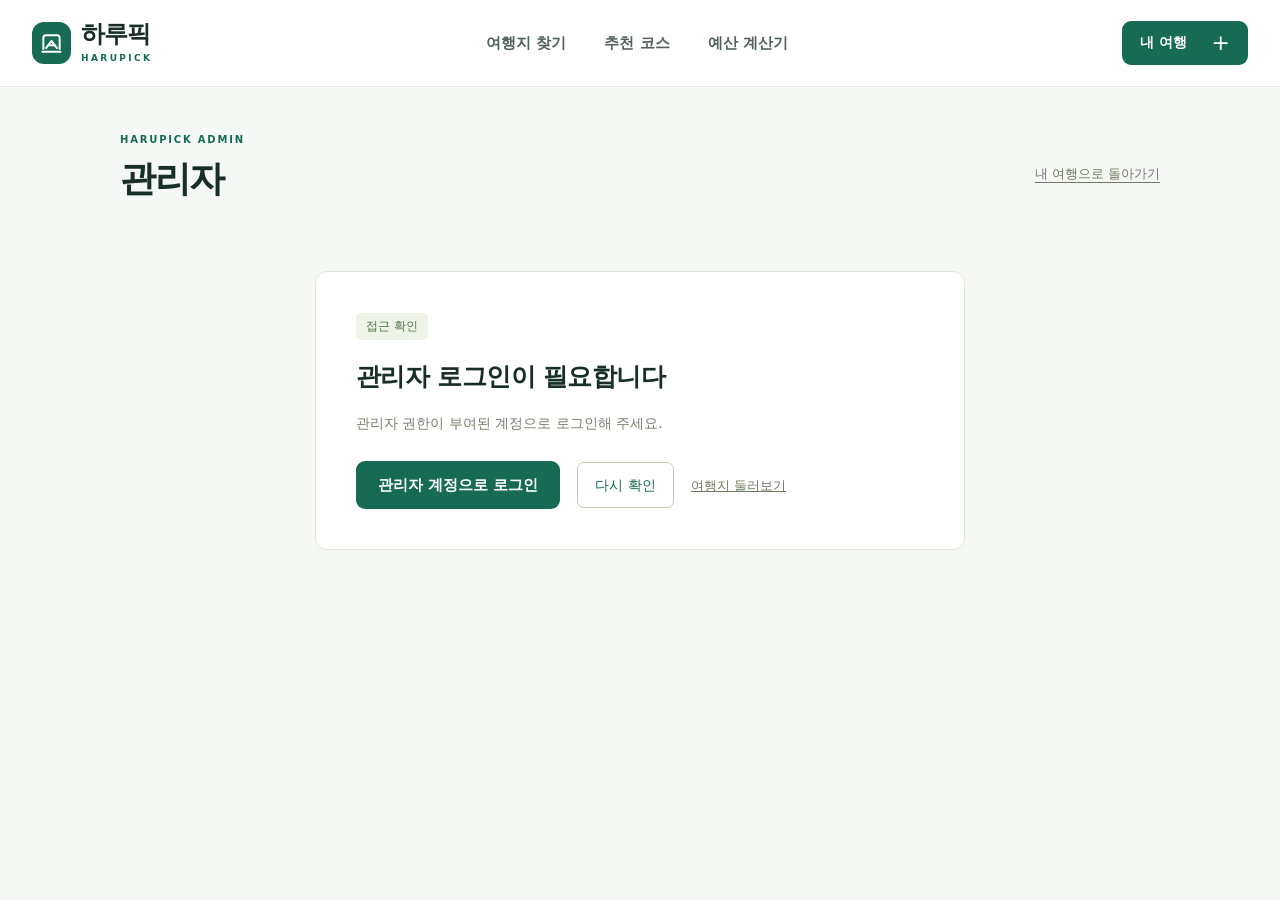
==== admin.html @ 967a4ced "Add account trip storage and administrator trip management" ====
<!doctype html><html lang="ko"><head><meta charset="utf-8"><meta name="viewport" content="width=device-width, initial-scale=1"><meta name="robots" content="noindex,nofollow"><meta name="referrer" content="no-referrer"><title>관리자 | 여행 하루픽</title><link rel="icon" href="./favicon.svg" type="image/svg+xml"><link rel="stylesheet" href="./ui.css"><link rel="stylesheet" href="./admin.css"><script type="module" src="./admin.js"></script><link rel="stylesheet" href="./trip-cloud.css"></head><body class="admin-page"><header class="site-header"><div class="header-inner"><a class="brand" href="./index.html" aria-label="여행 하루픽 홈"><span class="brand-mark"><svg viewBox="0 0 32 32" fill="none" aria-hidden="true"><path d="M7 23V10a3 3 0 0 1 3-3h12a3 3 0 0 1 3 3v13" stroke="currentColor" stroke-width="2.2"/><path d="m10 21 6-8 6 8M12 18h8M6 25h20" stroke="currentColor" stroke-width="2.2" stroke-linecap="round" stroke-linejoin="round"/></svg></span><span class="brand-word">하루픽<small>HARUPICK</small></span></a><nav class="main-nav" aria-label="주 메뉴"><a href="./index.html#destinations">여행지 찾기</a><a href="./index.html?view=courses#results">추천 코스</a><a href="./budget.html">예산 계산기</a></nav><a class="header-trip" href="./my-trip.html">내 여행 <span aria-hidden="true">+</span></a></div></header><main class="admin-layout"><div class="admin-heading"><div><p class="admin-kicker">HARUPICK ADMIN</p><h1>관리자</h1></div><a href="./my-trip.html">내 여행으로 돌아가기</a></div><section id="admin-gate" class="admin-gate" aria-labelledby="gate-title"><span class="gate-label">접근 확인</span><h2 id="gate-title">접근 권한을 확인하고 있습니다</h2><p id="gate-message" role="status" aria-live="polite">잠시만 기다려 주세요.</p><div class="gate-actions"><a class="primary" id="admin-login" href="./login.html?next=admin" hidden>관리자 계정으로 로그인</a><button type="button" id="admin-retry" hidden>다시 확인</button><a href="./index.html">여행지 둘러보기</a></div><noscript><p>관리자 화면을 이용하려면 JavaScript를 켜 주세요.</p></noscript></section><section id="admin-console" aria-labelledby="console-title" hidden><div class="console-header"><div><span class="access-badge">관리자 권한 확인 완료</span><h2 id="console-title">하루픽 운영 공간</h2><p>현재 접속 계정 <strong id="admin-email"></strong></p></div><button type="button" id="admin-logout">로그아웃</button></div><div class="admin-info-grid"><article><span>접근 권한</span><strong>관리자</strong><p>인증된 관리자 계정으로 접속했습니다.</p></article><article><span>권한 확인 시각</span><strong id="admin-checked-at"></strong><p>화면으로 돌아오면 권한을 다시 확인합니다.</p></article></div><section id="members-region" class="members-region" aria-labelledby="members-title"><div class="members-heading"><div><p class="admin-kicker">MEMBER DIRECTORY</p><h3 id="members-title">회원 관리</h3><p>하루픽에 등록된 회원만 조회합니다.</p></div><button type="button" id="members-refresh">새로고침</button></div><form id="members-search" class="members-search" role="search"><label for="members-query">닉네임 또는 이메일 검색</label><div><input id="members-query" name="query" type="search" maxlength="100" autocomplete="off" placeholder="닉네임 또는 이메일 입력"><button type="submit">검색</button><button type="button" id="members-reset">초기화</button></div></form><div class="members-summary"><strong id="members-count"></strong><p id="members-message" role="status" aria-live="polite"></p><button id="members-retry" type="button" hidden>목록 다시 불러오기</button></div><p class="table-scroll-hint">표를 좌우로 밀면 계정 상태와 상세 보기까지 확인할 수 있습니다.</p><div id="member-table-wrap" class="member-table-wrap" role="region" aria-label="회원 목록" tabindex="0" hidden><table class="member-table"><caption class="sr-only">하루픽 회원 목록</caption><thead><tr><th scope="col">닉네임</th><th scope="col">이메일</th><th scope="col">하루픽 가입일</th><th scope="col">계정 상태</th><th scope="col">상세</th></tr></thead><tbody id="member-rows"></tbody></table></div><nav id="members-pagination" class="members-pagination" aria-label="회원 목록 페이지" hidden><button id="members-prev" type="button" disabled>이전</button><span id="members-page"></span><button id="members-next" type="button" disabled>다음</button></nav></section><section id="member-detail" class="member-detail" aria-labelledby="member-detail-title" hidden><div class="members-heading"><h3 id="member-detail-title" tabindex="-1">회원 상세</h3><button id="member-detail-close" type="button">상세 닫기</button></div><p id="member-detail-message" role="status" aria-live="polite"></p><dl id="member-detail-fields"></dl><button id="member-detail-retry" type="button" hidden>상세 다시 불러오기</button><p class="member-detail-note">최근 계정 로그인은 같은 인증 계정을 사용하는 다른 서비스의 로그인도 포함할 수 있습니다.</p></section><section class="members-region" aria-labelledby="trips-heading"><div class="members-heading"><div><p class="admin-kicker">TRIP MANAGEMENT</p><h3 id="trips-heading">여행 일정 관리</h3><p>회원이 계정에 저장한 일정만 표시됩니다. 브라우저에만 있는 일정은 포함되지 않습니다.</p></div><button type="button" id="trips-refresh">일정 새로고침</button></div><form id="trips-search" class="members-search"><label for="trips-query">일정 제목·회원 닉네임·이메일 검색</label><div><input id="trips-query" type="search" maxlength="100" autocomplete="off" placeholder="제목 또는 회원 정보"><label class="trip-filter-label">보관 상태<select id="trips-filter"><option value="all">전체</option><option value="active">이용 중</option><option value="archived">보관됨</option></select></label><button type="submit">일정 검색</button></div></form><p id="trips-message" role="status" aria-live="polite"></p><p id="trips-feedback" role="status"></p><button id="trips-retry" type="button" hidden>일정 다시 불러오기</button><p class="trip-scroll-hint">좁은 화면에서는 표를 좌우로 밀어 조회·관리 버튼까지 확인할 수 있습니다.</p><div class="member-table-wrap" role="region" aria-label="서버 여행 일정 목록" tabindex="0"><table class="member-table"><caption class="sr-only">서버 여행 일정</caption><thead><tr><th scope="col">일정 제목</th><th scope="col">회원</th><th scope="col">이메일</th><th scope="col">여행 날짜</th><th scope="col">상태</th><th scope="col">관리</th></tr></thead><tbody id="admin-trip-rows"></tbody></table></div><nav id="trips-pages" class="members-pagination" aria-label="일정 목록 페이지" hidden><button type="button" id="trips-prev">이전</button><span id="trips-page"></span><button type="button" id="trips-next">다음</button></nav></section><section id="admin-trip-detail" class="member-detail" aria-labelledby="admin-trip-detail-title" hidden><div class="members-heading"><h3 id="admin-trip-detail-title" tabindex="-1">여행 일정 상세·관리</h3><button id="trips-detail-close" type="button">일정 상세 닫기</button></div><p id="trip-detail-message" role="status"></p><button id="trips-detail-retry" type="button" hidden>일정 상세 다시 조회</button><dl id="admin-trip-fields"></dl><ol id="admin-trip-stops" class="admin-trip-stops"></ol><form id="trip-update-form" class="trip-update-form" hidden><label>일정 제목<input id="trip-update-title" maxlength="80" required></label><label>여행 날짜<input id="trip-update-date" type="date"></label><label>보관 상태<select id="trip-update-status"><option value="active">이용 중</option><option value="archived">보관됨</option></select></label><p>보관 상태는 서버 일정에만 적용됩니다. 회원 브라우저의 복사본은 유지됩니다. 보관된 일정도 이용 중으로 복원할 수 있습니다.</p><button id="trip-update-submit" type="submit">일정 변경 저장</button><p id="trip-update-message" role="status" aria-live="polite"></p></form></section></section></main></body></html>
---- ui.css ----
:root{--ink:#182e29;--muted:#62736d;--line:#dfe7e2;--paper:#f6f8f6;--green:#176b54;--mint:#edf4ef;--radius:16px;color-scheme:light}
*{box-sizing:border-box}html{scroll-behavior:smooth;scroll-padding-top:92px}body{margin:0;color:var(--ink);background:#fff;font:16px/1.65 "Pretendard","Apple SD Gothic Neo","Malgun Gothic",system-ui,sans-serif;word-break:keep-all}button,input,select,textarea{font:inherit}a{color:inherit}button,a,input,select,summary,textarea{-webkit-tap-highlight-color:transparent}button,a{touch-action:manipulation}button{cursor:pointer}a:focus-visible,button:focus-visible,input:focus-visible,select:focus-visible,summary:focus-visible,textarea:focus-visible{outline:3px solid #298269;outline-offset:4px}button:disabled{cursor:default}button[hidden],a[hidden],[hidden]{display:none!important}.shell{width:min(1200px,calc(100% - 64px));margin-inline:auto}.site-header{position:sticky;top:0;z-index:20;background:#ffffffed;backdrop-filter:blur(14px);border-bottom:1px solid #e7ece8}.header-inner{width:min(1280px,calc(100% - 64px));margin:auto;min-height:86px;display:flex;align-items:center;justify-content:space-between;gap:24px}.brand{display:inline-flex;align-items:center;gap:10px;text-decoration:none;color:var(--ink);font-weight:850;letter-spacing:-1px}.brand-mark,.brand span.brand-mark{width:39px;height:42px;background:var(--green);color:white;border-radius:12px;display:grid;place-items:center}.brand-mark svg{width:29px;height:29px}.brand-word,.brand span.brand-word{display:flex;flex-direction:column;gap:0;width:auto;height:auto;background:none;color:var(--ink);font-size:24px;line-height:1.1;align-items:flex-start}.brand-word small{font:700 9px/1.6 system-ui,sans-serif;letter-spacing:2.4px;margin:3px 0 0;color:var(--green)}.main-nav{display:flex;align-items:center;gap:38px;font-size:15px;font-weight:650}.main-nav a{text-decoration:none;color:#52615b;padding:12px 0}.main-nav a:hover,.main-nav a[aria-current=page]{color:var(--green)}.header-trip{display:flex;align-items:center;justify-content:center;gap:25px;padding:10px 18px;background:var(--green);color:white;border-radius:9px;text-decoration:none;font-size:14px;font-weight:750;white-space:nowrap}.header-trip span{font-size:22px;font-weight:400;line-height:1}.header-trip:hover,.primary:hover{background:#10543f}.primary{display:inline-flex;align-items:center;justify-content:center;gap:10px;border:0;border-radius:9px;background:var(--green);color:#fff;min-height:48px;padding:12px 22px;text-decoration:none;font-size:15px;font-weight:750;line-height:1.5}.skip-link{position:fixed;left:16px;top:-100px;z-index:100;background:white;padding:12px 20px;border:2px solid var(--green)}.skip-link:focus{top:12px}.sr-only{position:absolute;width:1px;height:1px;padding:0;margin:-1px;overflow:hidden;clip-path:inset(50%);white-space:nowrap}
/* Shared styling for the existing planning and account screens. */
body:not(.home){background:var(--paper)}body:not(.home) .panel{border-radius:20px;border:1px solid var(--line);box-shadow:0 12px 40px #1a392808;padding:clamp(22px,4vw,40px)}body.trip-page .panel{width:min(900px,calc(100% - 48px))}body:not(.home) h1{font-size:clamp(26px,4vw,36px);letter-spacing:-1.4px;line-height:1.35;margin-bottom:12px}body:not(.home) h2{letter-spacing:-.6px}body:not(.home) input,body:not(.home) select,body:not(.home) textarea{border:1px solid var(--line);border-radius:9px;background:#fff;color:var(--ink);min-height:46px;padding:10px 12px;font:inherit;max-width:100%}body:not(.home) input[type=checkbox]{min-height:0;padding:0}body:not(.home) .actions{gap:12px}body:not(.home) .actions a:not(.primary){font-size:14px;text-underline-offset:4px}body:not(.home) .actions button{padding:11px 16px;border-radius:9px}body:not(.home) .notice{background:var(--mint);padding:16px 18px;border-radius:12px}body:not(.home) .saved-card{padding:24px;border-radius:16px;background:#fff}body:not(.home) .saved-card h4{font-size:21px;letter-spacing:-.6px}body:not(.home) .upcoming-trip{background:#edf4ef;border:0;padding:22px}body:not(.home) .budget-summary{background:var(--mint);border-radius:16px}body:not(.home) .budget-panel{width:min(980px,calc(100% - 48px))}body:not(.home) .day-panel{width:min(760px,calc(100% - 48px))}
@media(max-width:700px){.shell{width:calc(100% - 36px)}.header-inner{width:calc(100% - 36px);min-height:72px;gap:12px;flex-wrap:wrap;padding:12px 0}.brand-word,.brand span.brand-word{font-size:21px}.brand-mark,.brand span.brand-mark{width:34px;height:37px}.main-nav{order:3;width:100%;gap:28px;border-top:1px solid #edf1ee;padding-top:4px;font-size:14px}.main-nav a{padding:7px 0}.header-trip{font-size:13px;padding:8px 13px;gap:16px}.primary{font-size:14px}body.trip-page .panel,body:not(.home) .budget-panel,body:not(.home) .day-panel{width:calc(100% - 32px)}body:not(.home) .saved-card{padding:17px}html{scroll-padding-top:140px}}
@media(prefers-reduced-motion:reduce){html{scroll-behavior:auto}*,*::before,*::after{transition:none!important;animation:none!important}}
---- admin.css ----
.admin-page{background:#f6f8f4}.admin-layout{width:min(1040px,calc(100% - 48px));margin:45px auto 65px}.admin-heading{display:flex;align-items:center;justify-content:space-between;gap:20px;margin-bottom:25px}.admin-kicker{font:700 10px/1.6 system-ui,sans-serif;letter-spacing:1.8px;color:var(--green);margin:0 0 7px}.admin-heading h1{font-size:32px;line-height:1.4;letter-spacing:-1.1px;margin:0}.admin-heading>a{font-size:13px;color:#6c7c61;text-underline-offset:4px}.admin-gate,.console-header,.admin-info-grid article,.admin-next{border:1px solid #dde7d6;background:#fff;border-radius:12px;padding:30px}.admin-gate{max-width:650px;margin:55px auto;padding:40px}.gate-label{display:inline-block;background:#eef4e8;border-radius:5px;padding:4px 10px;font-size:12px;color:#557648}.admin-gate h2{font-size:25px;line-height:1.5;letter-spacing:-.7px;margin:18px 0 10px}.admin-gate p{font-size:14px;color:#74826b;line-height:1.9}.admin-gate[data-state=denied] .gate-label{background:#fff0e7;color:#a36843}.admin-gate[data-state=error] .gate-label{background:#fff0ed;color:#9c4933}.gate-actions{display:flex;align-items:center;flex-wrap:wrap;gap:17px;margin-top:25px}.gate-actions>a:not(.primary){font-size:13px;color:#6c7c61}.gate-actions button{border:1px solid #becfb3;background:white;border-radius:7px;min-height:46px;padding:10px 17px;color:var(--green);font-size:14px}.console-header{display:flex;align-items:center;justify-content:space-between;gap:25px;padding:32px}.access-badge{display:inline-block;background:#edf5e6;border-radius:5px;padding:4px 10px;color:#547846;font-size:12px}.console-header h2{font-size:27px;letter-spacing:-.8px;line-height:1.5;margin:15px 0 8px}.console-header p{color:#7b8873;font-size:14px;margin:0}.console-header strong{color:#435f38;margin-left:9px;font-weight:600;overflow-wrap:anywhere}.console-header>button{border:1px solid #c7d6bc;background:#f7faf4;border-radius:7px;padding:10px 18px;color:#527246;font-size:14px;white-space:nowrap}.admin-info-grid{display:grid;grid-template-columns:1fr 1fr;gap:22px;margin-top:22px}.admin-info-grid article{display:grid;gap:10px}.admin-info-grid article>span{font-size:13px;color:#829075}.admin-info-grid strong{font-size:24px;letter-spacing:-.7px;font-weight:650;line-height:1.5}.admin-info-grid p{font-size:13px;color:#84917a;margin:0;line-height:1.8}.admin-next{margin-top:22px;background:#f0f5eb}.admin-next h3{font-size:17px;letter-spacing:-.4px;margin:0 0 10px}.admin-next p{font-size:14px;line-height:1.9;color:#74876a;margin:0}.admin-page [hidden]{display:none!important}@media(max-width:700px){.admin-layout{width:calc(100% - 32px);margin-top:25px}.admin-heading{align-items:flex-start;gap:15px}.admin-heading h1{font-size:28px}.admin-heading>a{font-size:12px;margin-top:8px}.admin-gate{margin:25px auto;padding:26px 22px}.admin-gate h2{font-size:22px}.gate-actions{align-items:stretch;flex-direction:column;gap:15px}.gate-actions>.primary{font-size:13px}.console-header{align-items:flex-start;flex-direction:column;padding:25px}.console-header h2{font-size:24px}.console-header strong{display:block;margin:6px 0 0}.admin-info-grid{grid-template-columns:1fr;gap:15px;margin-top:15px}.admin-info-grid article,.admin-next{padding:24px}.admin-next{margin-top:15px}.admin-info-grid strong{font-size:22px}}.members-region,.member-detail{margin-top:22px;padding:30px;border:1px solid #dde7d6;border-radius:12px;background:#fff}.members-heading{display:flex;justify-content:space-between;align-items:center;gap:18px}.members-heading h3{font-size:23px;letter-spacing:-.7px;margin:0}.members-heading p:not(.admin-kicker){font-size:13px;color:#61705d;margin:8px 0 0}.members-region button,.member-detail button{font:inherit;font-size:13px;padding:9px 14px;min-height:42px;border:1px solid #b8cbb2;border-radius:7px;background:#f6faf3;color:#315b2c;cursor:pointer;white-space:nowrap}.members-region button:disabled{opacity:.45;cursor:default}.members-region :focus-visible,.member-detail :focus-visible{outline:3px solid #487852;outline-offset:3px}.members-search{margin-top:24px}.members-search label{display:block;font-size:13px;font-weight:600;margin-bottom:9px}.members-search>div{display:flex;gap:9px}.members-search input{width:100%;min-width:0;max-width:450px;min-height:44px;border:1px solid #b8cbb2;border-radius:7px;padding:10px 13px;background:#fff;color:#253d2d;font:inherit;font-size:14px}.members-search button[type=submit]{background:var(--green);color:#fff;border-color:var(--green)}.members-summary{margin:23px 0 18px;min-height:42px}.members-summary strong{font-size:17px}.members-summary p,.member-detail>p{font-size:13px;line-height:1.8;color:#61705d;margin:7px 0}.member-table-wrap{overflow:auto;border:1px solid #e0e7da;border-radius:8px}.member-table{width:100%;border-collapse:collapse;text-align:left;font-size:13px;min-width:700px}.member-table th{background:#f2f6ee;font-size:12px;color:#51654a;font-weight:600;white-space:nowrap}.member-table th,.member-table td{padding:14px 13px;border-bottom:1px solid #e5ebdf}.member-table tr:last-child td{border-bottom:0}.member-table td{max-width:260px;overflow-wrap:anywhere;vertical-align:middle;line-height:1.6}.member-table td:first-child{font-weight:600;color:#2e4d36;min-width:90px}.member-email-cell{min-width:170px}.member-status{display:inline-block;background:#eef4e8;border-radius:5px;padding:3px 7px;white-space:nowrap;font-size:12px;color:#4b683c}.members-pagination{display:flex;align-items:center;justify-content:center;gap:20px;margin-top:20px;font-size:13px}.member-detail dl{display:grid;grid-template-columns:150px minmax(0,1fr);gap:0;margin:20px 0 15px}.member-detail dt,.member-detail dd{padding:13px 0;border-bottom:1px solid #e5ebdf;font-size:14px;line-height:1.7;margin:0;overflow-wrap:anywhere}.member-detail dt{color:#61705d}.member-detail dd{font-weight:500;color:#253d2d}.member-detail .member-detail-note{font-size:12px;color:#6a785f;margin-top:20px}.sr-only{position:absolute;width:1px;height:1px;padding:0;margin:-1px;overflow:hidden;clip:rect(0,0,0,0);white-space:nowrap;border:0}@media(max-width:700px){.members-region,.member-detail{padding:23px 18px;margin-top:15px}.members-heading h3{font-size:21px}.members-heading{align-items:flex-start}.members-heading>button{font-size:12px;padding:8px 10px}.members-search>div{flex-wrap:wrap}.members-search input{max-width:none;flex-basis:100%}.members-search button{flex:1}.member-detail dl{grid-template-columns:1fr}.member-detail dt{padding:12px 0 0;border:0;font-size:12px}.member-detail dd{padding:4px 0 12px}.members-summary p{font-size:12px}}

.table-scroll-hint{display:none}@media(max-width:700px){.table-scroll-hint{display:block;font-size:12px;line-height:1.8;color:#61705d;margin:0 0 10px}.members-region:has(#member-table-wrap[hidden]) .table-scroll-hint{display:none}}
---- trip-cloud.css ----
.cloud-trips{margin:28px 0;padding:24px;border:1px solid #d5e2cc;border-radius:12px;background:#f5f9f1}.cloud-trips h2{font-size:21px;margin:0 0 12px}.cloud-trips p,.cloud-save-message{font-size:13px;line-height:1.8;color:#516748}.cloud-trips button,.cloud-save-actions button{font:inherit;font-size:13px;border:1px solid #acc5a3;border-radius:7px;padding:9px 14px;background:#fff;color:#315c2c;min-height:42px;cursor:pointer}.cloud-trips button:disabled,.cloud-save-actions button:disabled{opacity:.5;cursor:default}.cloud-trips ul{padding:0;list-style:none;margin:16px 0}.cloud-trips li{display:flex;align-items:center;flex-wrap:wrap;gap:12px;border-top:1px solid #dce6d5;padding:16px 0}.cloud-trips li strong{font-size:15px;flex:1;min-width:150px;overflow-wrap:anywhere}.cloud-trips li span{font-size:12px;color:#627756}.cloud-pages{display:flex;align-items:center;justify-content:center;gap:18px}.cloud-save-actions{margin:12px 0}.cloud-save-message{margin:7px 0}.trip-page [hidden]{display:none!important}.trip-filter-label{min-width:100px!important}.trip-filter-label select,.trip-update-form select,.trip-update-form input{display:block;min-height:44px;font:inherit;font-size:14px;border:1px solid #b8cbb2;border-radius:7px;padding:9px 12px;color:#253d2d;background:white;width:100%;box-sizing:border-box}.trip-update-form{display:grid;gap:16px}.trip-update-form label{font-size:13px;font-weight:600;display:grid;gap:7px}.trip-update-form>p,.admin-trip-stops p{font-size:13px;line-height:1.8;color:#61705d;margin:0}.trip-update-form>button{justify-self:start}.admin-trip-stops{padding-left:22px;font-size:14px;line-height:1.9}.admin-trip-stops li{padding:6px 0;overflow-wrap:anywhere}#trips-message,#trips-feedback{font-size:13px;line-height:1.8;color:#516748;margin:18px 0}.trip-scroll-hint{display:none}.trip-update-form input:focus-visible,.trip-update-form select:focus-visible{outline:3px solid #487852;outline-offset:2px}@media(max-width:700px){.cloud-trips{padding:20px 16px}.cloud-trips li{align-items:flex-start;flex-direction:column}.cloud-trips li strong{flex:none}.trip-scroll-hint{display:block;font-size:12px;color:#61705d;line-height:1.8}.members-search .trip-filter-label{width:100%}}
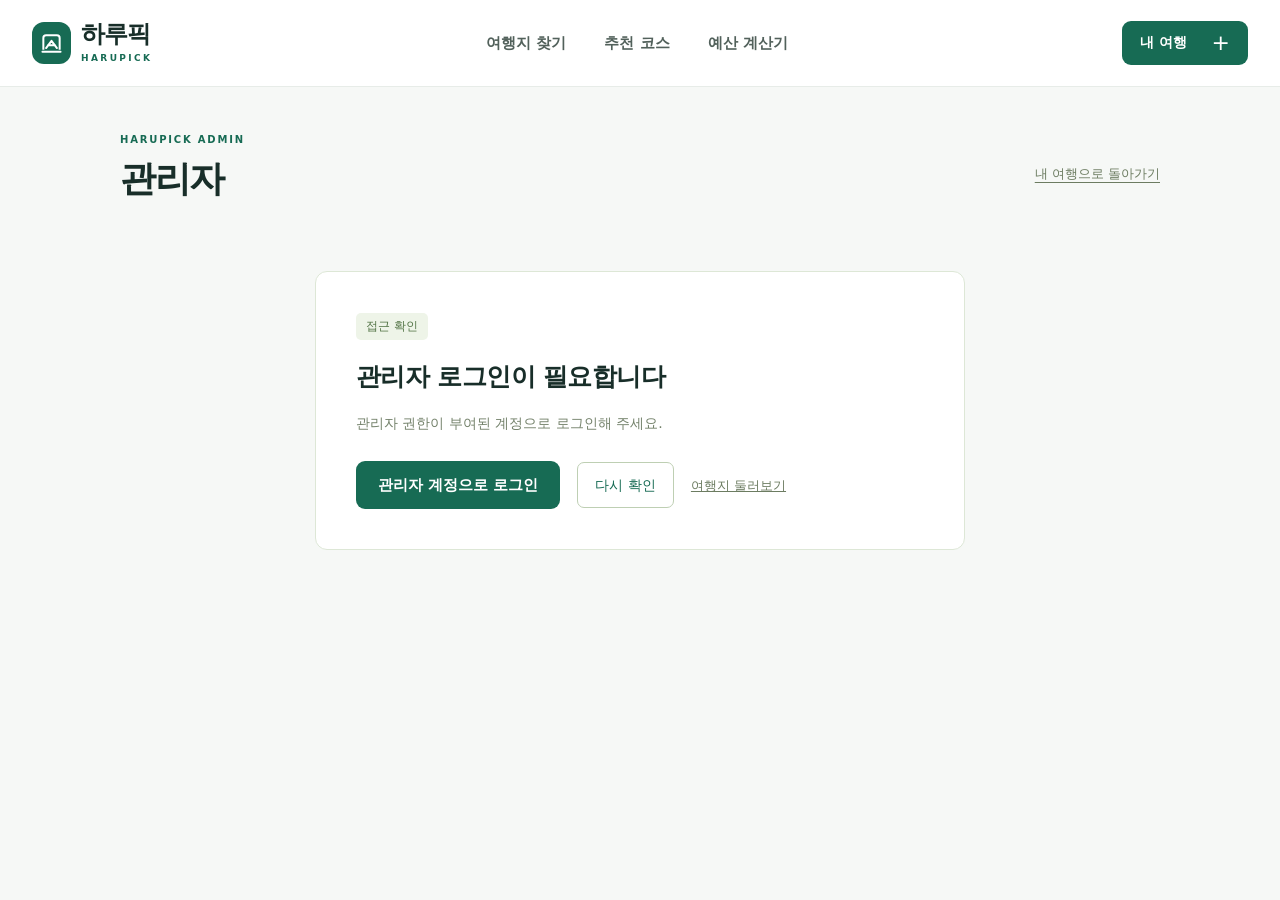
==== commit 6997cdb6: "Connect dashboard metrics and summaries with guarded refresh states" ====
--- a/admin.html
+++ b/admin.html
@@ -1 +1 @@
-<!doctype html><html lang="ko"><head><meta charset="utf-8"><meta name="viewport" content="width=device-width, initial-scale=1"><meta name="robots" content="noindex,nofollow"><meta name="referrer" content="no-referrer"><title>관리자 | 여행 하루픽</title><link rel="icon" href="./favicon.svg" type="image/svg+xml"><link rel="stylesheet" href="./ui.css"><link rel="stylesheet" href="./admin.css"><script type="module" src="./admin.js"></script><link rel="stylesheet" href="./trip-cloud.css"></head><body class="admin-page"><header class="site-header"><div class="header-inner"><a class="brand" href="./index.html" aria-label="여행 하루픽 홈"><span class="brand-mark"><svg viewBox="0 0 32 32" fill="none" aria-hidden="true"><path d="M7 23V10a3 3 0 0 1 3-3h12a3 3 0 0 1 3 3v13" stroke="currentColor" stroke-width="2.2"/><path d="m10 21 6-8 6 8M12 18h8M6 25h20" stroke="currentColor" stroke-width="2.2" stroke-linecap="round" stroke-linejoin="round"/></svg></span><span class="brand-word">하루픽<small>HARUPICK</small></span></a><nav class="main-nav" aria-label="주 메뉴"><a href="./index.html#destinations">여행지 찾기</a><a href="./index.html?view=courses#results">추천 코스</a><a href="./budget.html">예산 계산기</a></nav><a class="header-trip" href="./my-trip.html">내 여행 <span aria-hidden="true">+</span></a></div></header><main class="admin-layout"><div class="admin-heading"><div><p class="admin-kicker">HARUPICK ADMIN</p><h1>관리자</h1></div><a href="./my-trip.html">내 여행으로 돌아가기</a></div><section id="admin-gate" class="admin-gate" aria-labelledby="gate-title"><span class="gate-label">접근 확인</span><h2 id="gate-title">접근 권한을 확인하고 있습니다</h2><p id="gate-message" role="status" aria-live="polite">잠시만 기다려 주세요.</p><div class="gate-actions"><a class="primary" id="admin-login" href="./login.html?next=admin" hidden>관리자 계정으로 로그인</a><button type="button" id="admin-retry" hidden>다시 확인</button><a href="./index.html">여행지 둘러보기</a></div><noscript><p>관리자 화면을 이용하려면 JavaScript를 켜 주세요.</p></noscript></section><section id="admin-console" aria-labelledby="console-title" hidden><div class="console-header"><div><span class="access-badge">관리자 권한 확인 완료</span><h2 id="console-title">하루픽 운영 공간</h2><p>현재 접속 계정 <strong id="admin-email"></strong></p></div><button type="button" id="admin-logout">로그아웃</button></div><div class="admin-info-grid"><article><span>접근 권한</span><strong>관리자</strong><p>인증된 관리자 계정으로 접속했습니다.</p></article><article><span>권한 확인 시각</span><strong id="admin-checked-at"></strong><p>화면으로 돌아오면 권한을 다시 확인합니다.</p></article></div><section id="members-region" class="members-region" aria-labelledby="members-title"><div class="members-heading"><div><p class="admin-kicker">MEMBER DIRECTORY</p><h3 id="members-title">회원 관리</h3><p>하루픽에 등록된 회원만 조회합니다.</p></div><button type="button" id="members-refresh">새로고침</button></div><form id="members-search" class="members-search" role="search"><label for="members-query">닉네임 또는 이메일 검색</label><div><input id="members-query" name="query" type="search" maxlength="100" autocomplete="off" placeholder="닉네임 또는 이메일 입력"><button type="submit">검색</button><button type="button" id="members-reset">초기화</button></div></form><div class="members-summary"><strong id="members-count"></strong><p id="members-message" role="status" aria-live="polite"></p><button id="members-retry" type="button" hidden>목록 다시 불러오기</button></div><p class="table-scroll-hint">표를 좌우로 밀면 계정 상태와 상세 보기까지 확인할 수 있습니다.</p><div id="member-table-wrap" class="member-table-wrap" role="region" aria-label="회원 목록" tabindex="0" hidden><table class="member-table"><caption class="sr-only">하루픽 회원 목록</caption><thead><tr><th scope="col">닉네임</th><th scope="col">이메일</th><th scope="col">하루픽 가입일</th><th scope="col">계정 상태</th><th scope="col">상세</th></tr></thead><tbody id="member-rows"></tbody></table></div><nav id="members-pagination" class="members-pagination" aria-label="회원 목록 페이지" hidden><button id="members-prev" type="button" disabled>이전</button><span id="members-page"></span><button id="members-next" type="button" disabled>다음</button></nav></section><section id="member-detail" class="member-detail" aria-labelledby="member-detail-title" hidden><div class="members-heading"><h3 id="member-detail-title" tabindex="-1">회원 상세</h3><button id="member-detail-close" type="button">상세 닫기</button></div><p id="member-detail-message" role="status" aria-live="polite"></p><dl id="member-detail-fields"></dl><button id="member-detail-retry" type="button" hidden>상세 다시 불러오기</button><p class="member-detail-note">최근 계정 로그인은 같은 인증 계정을 사용하는 다른 서비스의 로그인도 포함할 수 있습니다.</p></section><section class="members-region" aria-labelledby="trips-heading"><div class="members-heading"><div><p class="admin-kicker">TRIP MANAGEMENT</p><h3 id="trips-heading">여행 일정 관리</h3><p>회원이 계정에 저장한 일정만 표시됩니다. 브라우저에만 있는 일정은 포함되지 않습니다.</p></div><button type="button" id="trips-refresh">일정 새로고침</button></div><form id="trips-search" class="members-search"><label for="trips-query">일정 제목·회원 닉네임·이메일 검색</label><div><input id="trips-query" type="search" maxlength="100" autocomplete="off" placeholder="제목 또는 회원 정보"><label class="trip-filter-label">보관 상태<select id="trips-filter"><option value="all">전체</option><option value="active">이용 중</option><option value="archived">보관됨</option></select></label><button type="submit">일정 검색</button></div></form><p id="trips-message" role="status" aria-live="polite"></p><p id="trips-feedback" role="status"></p><button id="trips-retry" type="button" hidden>일정 다시 불러오기</button><p class="trip-scroll-hint">좁은 화면에서는 표를 좌우로 밀어 조회·관리 버튼까지 확인할 수 있습니다.</p><div class="member-table-wrap" role="region" aria-label="서버 여행 일정 목록" tabindex="0"><table class="member-table"><caption class="sr-only">서버 여행 일정</caption><thead><tr><th scope="col">일정 제목</th><th scope="col">회원</th><th scope="col">이메일</th><th scope="col">여행 날짜</th><th scope="col">상태</th><th scope="col">관리</th></tr></thead><tbody id="admin-trip-rows"></tbody></table></div><nav id="trips-pages" class="members-pagination" aria-label="일정 목록 페이지" hidden><button type="button" id="trips-prev">이전</button><span id="trips-page"></span><button type="button" id="trips-next">다음</button></nav></section><section id="admin-trip-detail" class="member-detail" aria-labelledby="admin-trip-detail-title" hidden><div class="members-heading"><h3 id="admin-trip-detail-title" tabindex="-1">여행 일정 상세·관리</h3><button id="trips-detail-close" type="button">일정 상세 닫기</button></div><p id="trip-detail-message" role="status"></p><button id="trips-detail-retry" type="button" hidden>일정 상세 다시 조회</button><dl id="admin-trip-fields"></dl><ol id="admin-trip-stops" class="admin-trip-stops"></ol><form id="trip-update-form" class="trip-update-form" hidden><label>일정 제목<input id="trip-update-title" maxlength="80" required></label><label>여행 날짜<input id="trip-update-date" type="date"></label><label>보관 상태<select id="trip-update-status"><option value="active">이용 중</option><option value="archived">보관됨</option></select></label><p>보관 상태는 서버 일정에만 적용됩니다. 회원 브라우저의 복사본은 유지됩니다. 보관된 일정도 이용 중으로 복원할 수 있습니다.</p><button id="trip-update-submit" type="submit">일정 변경 저장</button><p id="trip-update-message" role="status" aria-live="polite"></p></form></section></section></main></body></html>+<!doctype html><html lang="ko"><head><meta charset="utf-8"><meta name="viewport" content="width=device-width, initial-scale=1"><meta name="robots" content="noindex,nofollow"><meta name="referrer" content="no-referrer"><title>관리자 | 여행 하루픽</title><link rel="icon" href="./favicon.svg" type="image/svg+xml"><link rel="stylesheet" href="./ui.css"><link rel="stylesheet" href="./admin.css"><script type="module" src="./admin.js"></script><link rel="stylesheet" href="./trip-cloud.css"><link rel="stylesheet" href="./admin-audit.css"><link rel="stylesheet" href="./admin-dashboard.css"></head><body class="admin-page"><header class="site-header"><div class="header-inner"><a class="brand" href="./index.html" aria-label="여행 하루픽 홈"><span class="brand-mark"><svg viewBox="0 0 32 32" fill="none" aria-hidden="true"><path d="M7 23V10a3 3 0 0 1 3-3h12a3 3 0 0 1 3 3v13" stroke="currentColor" stroke-width="2.2"/><path d="m10 21 6-8 6 8M12 18h8M6 25h20" stroke="currentColor" stroke-width="2.2" stroke-linecap="round" stroke-linejoin="round"/></svg></span><span class="brand-word">하루픽<small>HARUPICK</small></span></a><nav class="main-nav" aria-label="주 메뉴"><a href="./index.html#destinations">여행지 찾기</a><a href="./index.html?view=courses#results">추천 코스</a><a href="./budget.html">예산 계산기</a></nav><a class="header-trip" href="./my-trip.html">내 여행 <span aria-hidden="true">+</span></a></div></header><main class="admin-layout"><div class="admin-heading"><div><p class="admin-kicker">HARUPICK ADMIN</p><h1>관리자</h1></div><a href="./my-trip.html">내 여행으로 돌아가기</a></div><section id="admin-gate" class="admin-gate" aria-labelledby="gate-title"><span class="gate-label">접근 확인</span><h2 id="gate-title">접근 권한을 확인하고 있습니다</h2><p id="gate-message" role="status" aria-live="polite">잠시만 기다려 주세요.</p><div class="gate-actions"><a class="primary" id="admin-login" href="./login.html?next=admin" hidden>관리자 계정으로 로그인</a><button type="button" id="admin-retry" hidden>다시 확인</button><a href="./index.html">여행지 둘러보기</a></div><noscript><p>관리자 화면을 이용하려면 JavaScript를 켜 주세요.</p></noscript></section><section id="admin-console" aria-labelledby="console-title" hidden><div class="console-header"><div><span class="access-badge">관리자 권한 확인 완료</span><h2 id="console-title">하루픽 운영 공간</h2><p>현재 접속 계정 <strong id="admin-email"></strong></p></div><button type="button" id="admin-logout">로그아웃</button></div><section id="admin-dashboard" class="dashboard-overview" data-state="idle" aria-labelledby="dashboard-title"><div class="dashboard-overview-head"><div><p class="admin-kicker">OPERATIONS OVERVIEW</p><h3 id="dashboard-title">운영 대시보드</h3><p>회원과 여행 일정의 현황을 한곳에서 확인합니다.</p></div><span class="dashboard-stage" id="dashboard-stage">대기</span></div><div class="dashboard-connection"><strong id="dashboard-status-title" role="status" aria-live="polite">관리자 권한 확인 후 통계를 조회합니다.</strong><p id="dashboard-status-message"></p><p id="dashboard-asof-line" hidden>집계 기준 시각 <time id="dashboard-asof"></time></p><div class="dashboard-actions"><button type="button" id="dashboard-refresh" disabled>통계 새로고침</button><button type="button" id="dashboard-retry" hidden>통계 다시 불러오기</button></div></div><div class="dashboard-metrics"><dl class="dashboard-metric"><dt>가입 완료 회원</dt><dd><strong class="dashboard-metric-value" id="dashboard-members">—</strong><p>이메일 인증과 하루픽 프로필 등록이 완료된 계정</p></dd></dl><dl class="dashboard-metric"><dt>전체 서버 일정</dt><dd><strong class="dashboard-metric-value" id="dashboard-trips">—</strong><p>이용 중·보관 일정 포함 · 브라우저 일정 제외</p><p id="dashboard-trip-breakdown"></p></dd></dl><dl class="dashboard-metric"><dt>다가오는 여행</dt><dd><strong class="dashboard-metric-value" id="dashboard-upcoming">—</strong><p>오늘부터 30일 내 여행 · 보관 일정 제외</p></dd></dl><dl class="dashboard-metric"><dt>최근 7일 변경</dt><dd><strong class="dashboard-metric-value" id="dashboard-changes">—</strong><p>오늘 포함 7일 · 일정·관리자 권한 변경</p></dd></dl></div><section class="dashboard-chart" aria-labelledby="dashboard-trend-title"><h4 id="dashboard-trend-title">회원 등록·일정 생성 추이</h4><p>날짜별 등록·생성 건수와 기간 선택 차트는 준비 중입니다.</p><div class="dashboard-placeholder"><p>추이 차트를 준비하고 있습니다.</p></div></section><div class="dashboard-previews"><section class="dashboard-preview" aria-labelledby="dashboard-upcoming-title"><h4 id="dashboard-upcoming-title">다가오는 여행</h4><p>오늘부터 30일 내의 이용 중 일정 · 가까운 날짜순 최대 5개</p><p class="dashboard-list-message" id="dashboard-upcoming-empty"></p><ul class="dashboard-summary-list" id="dashboard-upcoming-list" hidden></ul><a href="#trips-heading">전체 일정 관리로 이동</a></section><section class="dashboard-preview" aria-labelledby="dashboard-changes-title"><h4 id="dashboard-changes-title">최근 변경 이력</h4><p>서버에 기록된 최근 변경 · 최신순 최대 5개</p><p class="dashboard-list-message" id="dashboard-recent-empty"></p><ul class="dashboard-summary-list" id="dashboard-recent-list" hidden></ul><a href="#audit-region">전체 변경 이력으로 이동</a></section></div><nav class="dashboard-shortcuts" aria-label="관리 기능 바로가기"><a href="#members-region">회원 관리</a><a href="#trips-heading">일정 관리</a><a href="#audit-region">변경 이력</a></nav></section><div class="admin-info-grid"><article><span>접근 권한</span><strong>관리자</strong><p>인증된 관리자 계정으로 접속했습니다.</p></article><article><span>권한 확인 시각</span><strong id="admin-checked-at"></strong><p>화면으로 돌아오면 권한을 다시 확인합니다.</p></article></div><section id="members-region" class="members-region" aria-labelledby="members-title"><div class="members-heading"><div><p class="admin-kicker">MEMBER DIRECTORY</p><h3 id="members-title">회원 관리</h3><p>하루픽에 등록된 회원만 조회합니다.</p></div><button type="button" id="members-refresh">새로고침</button></div><form id="members-search" class="members-search" role="search"><label for="members-query">닉네임 또는 이메일 검색</label><div><input id="members-query" name="query" type="search" maxlength="100" autocomplete="off" placeholder="닉네임 또는 이메일 입력"><button type="submit">검색</button><button type="button" id="members-reset">초기화</button></div></form><div class="members-summary"><strong id="members-count"></strong><p id="members-message" role="status" aria-live="polite"></p><button id="members-retry" type="button" hidden>목록 다시 불러오기</button></div><p class="table-scroll-hint">표를 좌우로 밀면 계정 상태와 상세 보기까지 확인할 수 있습니다.</p><div id="member-table-wrap" class="member-table-wrap" role="region" aria-label="회원 목록" tabindex="0" hidden><table class="member-table"><caption class="sr-only">하루픽 회원 목록</caption><thead><tr><th scope="col">닉네임</th><th scope="col">이메일</th><th scope="col">하루픽 가입일</th><th scope="col">계정 상태</th><th scope="col">상세</th></tr></thead><tbody id="member-rows"></tbody></table></div><nav id="members-pagination" class="members-pagination" aria-label="회원 목록 페이지" hidden><button id="members-prev" type="button" disabled>이전</button><span id="members-page"></span><button id="members-next" type="button" disabled>다음</button></nav></section><section id="member-detail" class="member-detail" aria-labelledby="member-detail-title" hidden><div class="members-heading"><h3 id="member-detail-title" tabindex="-1">회원 상세</h3><button id="member-detail-close" type="button">상세 닫기</button></div><p id="member-detail-message" role="status" aria-live="polite"></p><dl id="member-detail-fields"></dl><button id="member-detail-retry" type="button" hidden>상세 다시 불러오기</button><p class="member-detail-note">최근 계정 로그인은 같은 인증 계정을 사용하는 다른 서비스의 로그인도 포함할 수 있습니다.</p></section><section class="members-region" aria-labelledby="trips-heading"><div class="members-heading"><div><p class="admin-kicker">TRIP MANAGEMENT</p><h3 id="trips-heading">여행 일정 관리</h3><p>회원이 계정에 저장한 일정만 표시됩니다. 브라우저에만 있는 일정은 포함되지 않습니다.</p></div><button type="button" id="trips-refresh">일정 새로고침</button></div><form id="trips-search" class="members-search"><label for="trips-query">일정 제목·회원 닉네임·이메일 검색</label><div><input id="trips-query" type="search" maxlength="100" autocomplete="off" placeholder="제목 또는 회원 정보"><label class="trip-filter-label">보관 상태<select id="trips-filter"><option value="all">전체</option><option value="active">이용 중</option><option value="archived">보관됨</option></select></label><button type="submit">일정 검색</button></div></form><p id="trips-message" role="status" aria-live="polite"></p><p id="trips-feedback" role="status"></p><button id="trips-retry" type="button" hidden>일정 다시 불러오기</button><p class="trip-scroll-hint">좁은 화면에서는 표를 좌우로 밀어 조회·관리 버튼까지 확인할 수 있습니다.</p><div class="member-table-wrap" role="region" aria-label="서버 여행 일정 목록" tabindex="0"><table class="member-table"><caption class="sr-only">서버 여행 일정</caption><thead><tr><th scope="col">일정 제목</th><th scope="col">회원</th><th scope="col">이메일</th><th scope="col">여행 날짜</th><th scope="col">상태</th><th scope="col">관리</th></tr></thead><tbody id="admin-trip-rows"></tbody></table></div><nav id="trips-pages" class="members-pagination" aria-label="일정 목록 페이지" hidden><button type="button" id="trips-prev">이전</button><span id="trips-page"></span><button type="button" id="trips-next">다음</button></nav></section><section id="admin-trip-detail" class="member-detail" aria-labelledby="admin-trip-detail-title" hidden><div class="members-heading"><h3 id="admin-trip-detail-title" tabindex="-1">여행 일정 상세·관리</h3><button id="trips-detail-close" type="button">일정 상세 닫기</button></div><p id="trip-detail-message" role="status"></p><button id="trips-detail-retry" type="button" hidden>일정 상세 다시 조회</button><dl id="admin-trip-fields"></dl><ol id="admin-trip-stops" class="admin-trip-stops"></ol><form id="trip-update-form" class="trip-update-form" hidden><label>일정 제목<input id="trip-update-title" maxlength="80" required></label><label>여행 날짜<input id="trip-update-date" type="date"></label><label>보관 상태<select id="trip-update-status"><option value="active">이용 중</option><option value="archived">보관됨</option></select></label><p>보관 상태는 서버 일정에만 적용됩니다. 회원 브라우저의 복사본은 유지됩니다. 보관된 일정도 이용 중으로 복원할 수 있습니다.</p><button id="trip-update-submit" type="submit">일정 변경 저장</button><p id="trip-update-message" role="status" aria-live="polite"></p></form></section><section id="audit-region" class="members-region" aria-labelledby="audit-title"><div class="members-heading"><div><p class="admin-kicker">AUDIT HISTORY</p><h3 id="audit-title">변경 이력</h3><p>기록 기능 적용 이후의 일정·관리자 권한 변경을 확인합니다. 실패한 요청과 로그인 이력은 이 목록에 포함되지 않습니다.</p></div><button type="button" id="audit-refresh">이력 새로고침</button></div><form id="audit-search" class="audit-search"><label class="audit-query-label">대상 제목·수행자·ID 검색<input id="audit-query" type="search" maxlength="100" autocomplete="off" placeholder="일정 제목, 닉네임 또는 ID"></label><label>작업 유형<select id="audit-event"><option value="all">전체 작업</option><option value="trip.created">일정 생성</option><option value="trip.updated">일정 수정</option><option value="trip.archived">일정 보관</option><option value="trip.restored">일정 복원</option><option value="trip.deleted">일정 삭제</option><option value="admin.granted">관리자 권한 부여</option><option value="admin.revoked">관리자 권한 회수</option><option value="admin.removed">관리자 권한 삭제</option></select></label><label>시작일 · 한국 시간<input id="audit-from" type="date"></label><label>종료일 · 한국 시간<input id="audit-until" type="date"></label><div class="audit-search-actions"><button type="submit">이력 검색</button><button type="button" id="audit-reset">검색 초기화</button></div></form><p id="audit-message" role="status" aria-live="polite"></p><button id="audit-retry" type="button" hidden>이력 다시 불러오기</button><div id="audit-table-wrap" class="member-table-wrap" role="region" aria-label="변경 이력 목록" tabindex="0" hidden><table class="member-table"><caption class="sr-only">하루픽 변경 이력 · 좁은 화면에서는 표를 좌우로 이동해 확인할 수 있습니다.</caption><thead><tr><th scope="col">변경 시각</th><th scope="col">작업</th><th scope="col">수행자</th><th scope="col">대상</th><th scope="col">상세</th></tr></thead><tbody id="audit-rows"></tbody></table></div><nav id="audit-pages" class="members-pagination" aria-label="변경 이력 페이지" hidden><button type="button" id="audit-prev">이전</button><span id="audit-page"></span><button type="button" id="audit-next">다음</button></nav><p class="audit-note">일정 본문·메모·비밀번호·인증 토큰은 감사 로그에 저장하지 않습니다. 일정 내용이 바뀌었는지는 변경 항목으로만 기록합니다.</p></section><section id="audit-detail" class="member-detail" aria-labelledby="audit-detail-title" hidden><div class="members-heading"><h3 id="audit-detail-title" tabindex="-1">변경 전후</h3><button id="audit-detail-close" type="button">이력 상세 닫기</button></div><p id="audit-detail-message" role="status" aria-live="polite"></p><dl id="audit-detail-fields"></dl><div id="audit-diff-wrap" class="member-table-wrap" role="region" aria-label="변경 전후 비교" tabindex="0" hidden><table class="member-table audit-diff-table"><caption class="sr-only">변경 전후 값 비교</caption><thead><tr><th scope="col">항목</th><th scope="col">변경 전</th><th scope="col">변경 후</th></tr></thead><tbody id="audit-diff-rows"></tbody></table></div><button type="button" id="audit-detail-retry" hidden>변경 내용 다시 불러오기</button></section></section></main></body></html>
--- a/admin-audit.css
+++ b/admin-audit.css
@@ -0,0 +1 @@
+.audit-search{display:grid;grid-template-columns:minmax(160px,2fr) minmax(130px,1fr);gap:16px;margin-top:24px}.audit-search label{display:grid;align-content:start;gap:8px;font-size:13px;font-weight:600}.audit-search input,.audit-search select{box-sizing:border-box;min-width:0;width:100%;min-height:44px;border:1px solid #b8cbb2;border-radius:7px;padding:9px 12px;background:#fff;color:#253d2d;font:inherit;font-size:14px}.audit-search-actions{display:flex;gap:10px;grid-column:1/-1;flex-wrap:wrap}.audit-search button[type=submit]{background:var(--green);color:white;border-color:var(--green)}#audit-message,.audit-note{font-size:13px;line-height:1.8;color:#61705d;margin:18px 0}.audit-note{font-size:12px;margin-bottom:0}.audit-diff-table{min-width:520px}.audit-diff-table th[scope=row]{white-space:normal;min-width:100px;width:25%;vertical-align:top}.audit-diff-table td{width:37.5%;vertical-align:top}.audit-search :focus-visible{outline:3px solid #487852;outline-offset:3px}@media(max-width:700px){.audit-search{grid-template-columns:1fr;gap:14px}.audit-search-actions button{flex:1}.audit-note{font-size:12px}}
--- a/admin-dashboard.css
+++ b/admin-dashboard.css
@@ -0,0 +1,3 @@
+.dashboard-overview{margin:22px 0;padding:28px;border:1px solid #d9e4d3;border-radius:12px;background:#fff}.dashboard-overview-head{display:flex;align-items:flex-start;justify-content:space-between;gap:20px}.dashboard-overview h3{font-size:26px;line-height:1.5;letter-spacing:-.8px;margin:0}.dashboard-overview-head p:not(.admin-kicker){margin:8px 0 0;color:#61705d;font-size:13px;line-height:1.8}.dashboard-stage{white-space:nowrap;border:1px solid #d4dfcb;border-radius:20px;padding:5px 11px;background:#f3f7ee;color:#536d46;font-size:12px}.dashboard-connection{margin:20px 0;padding:14px 16px;border-radius:8px;background:#f3f6ef;color:#52674b;font-size:13px;line-height:1.9}.dashboard-connection strong{color:#304b36}.dashboard-connection p{margin:4px 0 0}.dashboard-metrics{display:grid;grid-template-columns:repeat(4,minmax(0,1fr));gap:12px}.dashboard-metric{margin:0;padding:20px 16px;border:1px solid #e0e8da;border-radius:9px;background:#fff}.dashboard-metric dt{font-size:13px;line-height:1.7;color:#465e3f;font-weight:600}.dashboard-metric dd{margin:18px 0 12px;font-size:19px;line-height:1.5;font-weight:650;letter-spacing:-.6px;color:#7c8973}.dashboard-metric p{font-size:12px;line-height:1.8;color:#687960;margin:0}.dashboard-chart,.dashboard-preview{border:1px solid #e0e8da;border-radius:9px;padding:22px;margin-top:16px;min-width:0}.dashboard-overview h4{font-size:17px;line-height:1.6;letter-spacing:-.4px;margin:0}.dashboard-chart>p,.dashboard-preview>p{font-size:13px;line-height:1.9;color:#65775d;margin:8px 0 0}.dashboard-placeholder{display:grid;place-content:center;min-height:110px;padding:18px;margin-top:17px;text-align:center;border:1px dashed #cbd8c1;border-radius:7px;background:#fafcf8;color:#73816b;font-size:13px;line-height:1.9}.dashboard-placeholder p{margin:0}.dashboard-chart .dashboard-placeholder{min-height:130px}.dashboard-previews{display:grid;grid-template-columns:repeat(2,minmax(0,1fr));gap:16px}.dashboard-preview a{display:inline-block;margin-top:17px;color:var(--green);font-size:13px;text-underline-offset:4px}.dashboard-shortcuts{display:flex;flex-wrap:wrap;gap:10px;margin-top:22px}.dashboard-shortcuts a{border:1px solid #c5d5bb;border-radius:7px;padding:10px 15px;background:#f6faf2;color:#315c2d;font-size:13px;text-decoration:none;min-height:42px;box-sizing:border-box;display:inline-flex;align-items:center}.dashboard-overview a:focus-visible{outline:3px solid #487852;outline-offset:3px}#admin-dashboard,#members-region,#trips-heading,#audit-region{scroll-margin-top:125px}@media(max-width:1000px){.dashboard-metrics{grid-template-columns:repeat(2,minmax(0,1fr))}}@media(max-width:700px){.dashboard-overview{padding:23px 18px;margin:15px 0}.dashboard-overview-head{flex-direction:column;gap:12px}.dashboard-overview h3{font-size:23px}.dashboard-metrics{grid-template-columns:1fr}.dashboard-metric{padding:18px}.dashboard-metric dd{margin:12px 0 8px}.dashboard-previews{grid-template-columns:1fr;gap:0}.dashboard-chart,.dashboard-preview{padding:18px}.dashboard-shortcuts{flex-direction:column}.dashboard-shortcuts a{justify-content:center}#admin-dashboard,#members-region,#trips-heading,#audit-region{scroll-margin-top:140px}}
+
+.dashboard-metric-value{display:block;font:inherit;font-weight:650}.dashboard-metric dd p{margin-top:10px}.dashboard-overview[data-state=ready] .dashboard-metric-value{color:var(--green);font-size:30px;line-height:1.4}.dashboard-overview[data-state=error] .dashboard-stage{background:#fff0ed;color:#934c3a}.dashboard-actions{display:flex;flex-wrap:wrap;gap:10px;margin-top:13px}.dashboard-actions button,.dashboard-summary-list button{border:1px solid #bdd0b5;border-radius:7px;min-height:42px;padding:8px 12px;background:#fff;color:#315c2d;font:inherit;font-size:12px;cursor:pointer}.dashboard-actions button:disabled{opacity:.5;cursor:default}.dashboard-overview button:focus-visible{outline:3px solid #487852;outline-offset:3px}.dashboard-summary-list{list-style:none;padding:0;margin:14px 0 0}.dashboard-summary-list li{display:flex;align-items:center;justify-content:space-between;gap:12px;padding:15px 0;border-bottom:1px solid #e0e8da}.dashboard-summary-list li:last-child{border-bottom:0}.dashboard-summary-list li>div{min-width:0}.dashboard-summary-list strong{display:block;font-size:14px;line-height:1.7;color:#2f4b35;overflow-wrap:anywhere}.dashboard-summary-list p{font-size:12px;line-height:1.8;color:#65775d;margin:5px 0 0;overflow-wrap:anywhere}.dashboard-summary-list button{flex-shrink:0;white-space:nowrap}.dashboard-event-label{display:inline-block;margin-bottom:6px;padding:2px 7px;background:#eef4e8;border-radius:5px;color:#4a683d;font-size:11px}.dashboard-list-message{font-size:13px;line-height:1.9;color:#65775d;margin:20px 0}.dashboard-chart{background:#fafcf8}#admin-trip-detail-title,#audit-detail-title{scroll-margin-top:140px}@media(max-width:700px){.dashboard-summary-list li{align-items:flex-start;flex-direction:column}.dashboard-summary-list button{align-self:flex-start}.dashboard-actions{flex-direction:column}.dashboard-actions button{width:100%}.dashboard-overview[data-state=ready] .dashboard-metric-value{font-size:28px}}
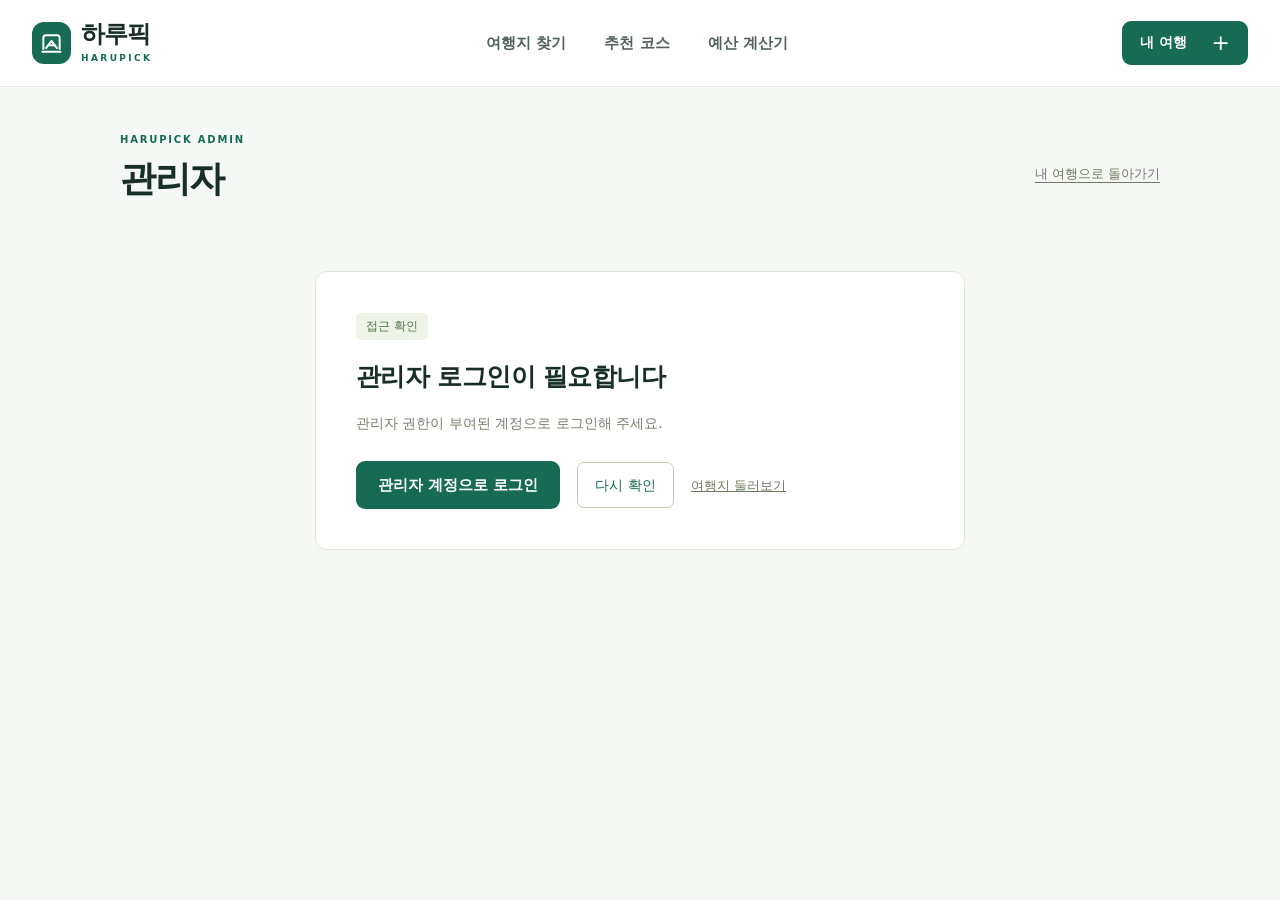
==== commit cf087aa4: "Clarify member directory columns, account states and page ranges" ====
--- a/admin.html
+++ b/admin.html
@@ -1 +1 @@
-<!doctype html><html lang="ko"><head><meta charset="utf-8"><meta name="viewport" content="width=device-width, initial-scale=1"><meta name="robots" content="noindex,nofollow"><meta name="referrer" content="no-referrer"><title>관리자 | 여행 하루픽</title><link rel="icon" href="./favicon.svg" type="image/svg+xml"><link rel="stylesheet" href="./ui.css"><link rel="stylesheet" href="./admin.css"><script type="module" src="./admin.js"></script><link rel="stylesheet" href="./trip-cloud.css"><link rel="stylesheet" href="./admin-audit.css"><link rel="stylesheet" href="./admin-dashboard.css"></head><body class="admin-page"><header class="site-header"><div class="header-inner"><a class="brand" href="./index.html" aria-label="여행 하루픽 홈"><span class="brand-mark"><svg viewBox="0 0 32 32" fill="none" aria-hidden="true"><path d="M7 23V10a3 3 0 0 1 3-3h12a3 3 0 0 1 3 3v13" stroke="currentColor" stroke-width="2.2"/><path d="m10 21 6-8 6 8M12 18h8M6 25h20" stroke="currentColor" stroke-width="2.2" stroke-linecap="round" stroke-linejoin="round"/></svg></span><span class="brand-word">하루픽<small>HARUPICK</small></span></a><nav class="main-nav" aria-label="주 메뉴"><a href="./index.html#destinations">여행지 찾기</a><a href="./index.html?view=courses#results">추천 코스</a><a href="./budget.html">예산 계산기</a></nav><a class="header-trip" href="./my-trip.html">내 여행 <span aria-hidden="true">+</span></a></div></header><main class="admin-layout"><div class="admin-heading"><div><p class="admin-kicker">HARUPICK ADMIN</p><h1>관리자</h1></div><a href="./my-trip.html">내 여행으로 돌아가기</a></div><section id="admin-gate" class="admin-gate" aria-labelledby="gate-title"><span class="gate-label">접근 확인</span><h2 id="gate-title">접근 권한을 확인하고 있습니다</h2><p id="gate-message" role="status" aria-live="polite">잠시만 기다려 주세요.</p><div class="gate-actions"><a class="primary" id="admin-login" href="./login.html?next=admin" hidden>관리자 계정으로 로그인</a><button type="button" id="admin-retry" hidden>다시 확인</button><a href="./index.html">여행지 둘러보기</a></div><noscript><p>관리자 화면을 이용하려면 JavaScript를 켜 주세요.</p></noscript></section><section id="admin-console" aria-labelledby="console-title" hidden><div class="console-header"><div><span class="access-badge">관리자 권한 확인 완료</span><h2 id="console-title">하루픽 운영 공간</h2><p>현재 접속 계정 <strong id="admin-email"></strong></p></div><button type="button" id="admin-logout">로그아웃</button></div><section id="admin-dashboard" class="dashboard-overview" data-state="idle" aria-labelledby="dashboard-title"><div class="dashboard-overview-head"><div><p class="admin-kicker">OPERATIONS OVERVIEW</p><h3 id="dashboard-title">운영 대시보드</h3><p>회원과 여행 일정의 현황을 한곳에서 확인합니다.</p></div><span class="dashboard-stage" id="dashboard-stage">대기</span></div><div class="dashboard-connection"><strong id="dashboard-status-title" role="status" aria-live="polite">관리자 권한 확인 후 통계를 조회합니다.</strong><p id="dashboard-status-message"></p><p id="dashboard-asof-line" hidden>집계 기준 시각 <time id="dashboard-asof"></time></p><div class="dashboard-actions"><button type="button" id="dashboard-refresh" disabled>통계 새로고침</button><button type="button" id="dashboard-retry" hidden>통계 다시 불러오기</button></div></div><div class="dashboard-metrics"><dl class="dashboard-metric"><dt>가입 완료 회원</dt><dd><strong class="dashboard-metric-value" id="dashboard-members">—</strong><p>이메일 인증과 하루픽 프로필 등록이 완료된 계정</p></dd></dl><dl class="dashboard-metric"><dt>전체 서버 일정</dt><dd><strong class="dashboard-metric-value" id="dashboard-trips">—</strong><p>이용 중·보관 일정 포함 · 브라우저 일정 제외</p><p id="dashboard-trip-breakdown"></p></dd></dl><dl class="dashboard-metric"><dt>다가오는 여행</dt><dd><strong class="dashboard-metric-value" id="dashboard-upcoming">—</strong><p>오늘부터 30일 내 여행 · 보관 일정 제외</p></dd></dl><dl class="dashboard-metric"><dt>최근 7일 변경</dt><dd><strong class="dashboard-metric-value" id="dashboard-changes">—</strong><p>오늘 포함 7일 · 일정·관리자 권한 변경</p></dd></dl></div><section class="dashboard-chart" aria-labelledby="dashboard-trend-title"><h4 id="dashboard-trend-title">회원 등록·일정 생성 추이</h4><p>날짜별 등록·생성 건수와 기간 선택 차트는 준비 중입니다.</p><div class="dashboard-placeholder"><p>추이 차트를 준비하고 있습니다.</p></div></section><div class="dashboard-previews"><section class="dashboard-preview" aria-labelledby="dashboard-upcoming-title"><h4 id="dashboard-upcoming-title">다가오는 여행</h4><p>오늘부터 30일 내의 이용 중 일정 · 가까운 날짜순 최대 5개</p><p class="dashboard-list-message" id="dashboard-upcoming-empty"></p><ul class="dashboard-summary-list" id="dashboard-upcoming-list" hidden></ul><a href="#trips-heading">전체 일정 관리로 이동</a></section><section class="dashboard-preview" aria-labelledby="dashboard-changes-title"><h4 id="dashboard-changes-title">최근 변경 이력</h4><p>서버에 기록된 최근 변경 · 최신순 최대 5개</p><p class="dashboard-list-message" id="dashboard-recent-empty"></p><ul class="dashboard-summary-list" id="dashboard-recent-list" hidden></ul><a href="#audit-region">전체 변경 이력으로 이동</a></section></div><nav class="dashboard-shortcuts" aria-label="관리 기능 바로가기"><a href="#members-region">회원 관리</a><a href="#trips-heading">일정 관리</a><a href="#audit-region">변경 이력</a></nav></section><div class="admin-info-grid"><article><span>접근 권한</span><strong>관리자</strong><p>인증된 관리자 계정으로 접속했습니다.</p></article><article><span>권한 확인 시각</span><strong id="admin-checked-at"></strong><p>화면으로 돌아오면 권한을 다시 확인합니다.</p></article></div><section id="members-region" class="members-region" aria-labelledby="members-title"><div class="members-heading"><div><p class="admin-kicker">MEMBER DIRECTORY</p><h3 id="members-title">회원 관리</h3><p>하루픽에 등록된 회원만 조회합니다.</p></div><button type="button" id="members-refresh">새로고침</button></div><form id="members-search" class="members-search" role="search"><label for="members-query">닉네임 또는 이메일 검색</label><div><input id="members-query" name="query" type="search" maxlength="100" autocomplete="off" placeholder="닉네임 또는 이메일 입력"><button type="submit">검색</button><button type="button" id="members-reset">초기화</button></div></form><div class="members-summary"><strong id="members-count"></strong><p id="members-message" role="status" aria-live="polite"></p><button id="members-retry" type="button" hidden>목록 다시 불러오기</button></div><p class="table-scroll-hint">표를 좌우로 밀면 계정 상태와 상세 보기까지 확인할 수 있습니다.</p><div id="member-table-wrap" class="member-table-wrap" role="region" aria-label="회원 목록" tabindex="0" hidden><table class="member-table"><caption class="sr-only">하루픽 회원 목록</caption><thead><tr><th scope="col">닉네임</th><th scope="col">이메일</th><th scope="col">하루픽 가입일</th><th scope="col">계정 상태</th><th scope="col">상세</th></tr></thead><tbody id="member-rows"></tbody></table></div><nav id="members-pagination" class="members-pagination" aria-label="회원 목록 페이지" hidden><button id="members-prev" type="button" disabled>이전</button><span id="members-page"></span><button id="members-next" type="button" disabled>다음</button></nav></section><section id="member-detail" class="member-detail" aria-labelledby="member-detail-title" hidden><div class="members-heading"><h3 id="member-detail-title" tabindex="-1">회원 상세</h3><button id="member-detail-close" type="button">상세 닫기</button></div><p id="member-detail-message" role="status" aria-live="polite"></p><dl id="member-detail-fields"></dl><button id="member-detail-retry" type="button" hidden>상세 다시 불러오기</button><p class="member-detail-note">최근 계정 로그인은 같은 인증 계정을 사용하는 다른 서비스의 로그인도 포함할 수 있습니다.</p></section><section class="members-region" aria-labelledby="trips-heading"><div class="members-heading"><div><p class="admin-kicker">TRIP MANAGEMENT</p><h3 id="trips-heading">여행 일정 관리</h3><p>회원이 계정에 저장한 일정만 표시됩니다. 브라우저에만 있는 일정은 포함되지 않습니다.</p></div><button type="button" id="trips-refresh">일정 새로고침</button></div><form id="trips-search" class="members-search"><label for="trips-query">일정 제목·회원 닉네임·이메일 검색</label><div><input id="trips-query" type="search" maxlength="100" autocomplete="off" placeholder="제목 또는 회원 정보"><label class="trip-filter-label">보관 상태<select id="trips-filter"><option value="all">전체</option><option value="active">이용 중</option><option value="archived">보관됨</option></select></label><button type="submit">일정 검색</button></div></form><p id="trips-message" role="status" aria-live="polite"></p><p id="trips-feedback" role="status"></p><button id="trips-retry" type="button" hidden>일정 다시 불러오기</button><p class="trip-scroll-hint">좁은 화면에서는 표를 좌우로 밀어 조회·관리 버튼까지 확인할 수 있습니다.</p><div class="member-table-wrap" role="region" aria-label="서버 여행 일정 목록" tabindex="0"><table class="member-table"><caption class="sr-only">서버 여행 일정</caption><thead><tr><th scope="col">일정 제목</th><th scope="col">회원</th><th scope="col">이메일</th><th scope="col">여행 날짜</th><th scope="col">상태</th><th scope="col">관리</th></tr></thead><tbody id="admin-trip-rows"></tbody></table></div><nav id="trips-pages" class="members-pagination" aria-label="일정 목록 페이지" hidden><button type="button" id="trips-prev">이전</button><span id="trips-page"></span><button type="button" id="trips-next">다음</button></nav></section><section id="admin-trip-detail" class="member-detail" aria-labelledby="admin-trip-detail-title" hidden><div class="members-heading"><h3 id="admin-trip-detail-title" tabindex="-1">여행 일정 상세·관리</h3><button id="trips-detail-close" type="button">일정 상세 닫기</button></div><p id="trip-detail-message" role="status"></p><button id="trips-detail-retry" type="button" hidden>일정 상세 다시 조회</button><dl id="admin-trip-fields"></dl><ol id="admin-trip-stops" class="admin-trip-stops"></ol><form id="trip-update-form" class="trip-update-form" hidden><label>일정 제목<input id="trip-update-title" maxlength="80" required></label><label>여행 날짜<input id="trip-update-date" type="date"></label><label>보관 상태<select id="trip-update-status"><option value="active">이용 중</option><option value="archived">보관됨</option></select></label><p>보관 상태는 서버 일정에만 적용됩니다. 회원 브라우저의 복사본은 유지됩니다. 보관된 일정도 이용 중으로 복원할 수 있습니다.</p><button id="trip-update-submit" type="submit">일정 변경 저장</button><p id="trip-update-message" role="status" aria-live="polite"></p></form></section><section id="audit-region" class="members-region" aria-labelledby="audit-title"><div class="members-heading"><div><p class="admin-kicker">AUDIT HISTORY</p><h3 id="audit-title">변경 이력</h3><p>기록 기능 적용 이후의 일정·관리자 권한 변경을 확인합니다. 실패한 요청과 로그인 이력은 이 목록에 포함되지 않습니다.</p></div><button type="button" id="audit-refresh">이력 새로고침</button></div><form id="audit-search" class="audit-search"><label class="audit-query-label">대상 제목·수행자·ID 검색<input id="audit-query" type="search" maxlength="100" autocomplete="off" placeholder="일정 제목, 닉네임 또는 ID"></label><label>작업 유형<select id="audit-event"><option value="all">전체 작업</option><option value="trip.created">일정 생성</option><option value="trip.updated">일정 수정</option><option value="trip.archived">일정 보관</option><option value="trip.restored">일정 복원</option><option value="trip.deleted">일정 삭제</option><option value="admin.granted">관리자 권한 부여</option><option value="admin.revoked">관리자 권한 회수</option><option value="admin.removed">관리자 권한 삭제</option></select></label><label>시작일 · 한국 시간<input id="audit-from" type="date"></label><label>종료일 · 한국 시간<input id="audit-until" type="date"></label><div class="audit-search-actions"><button type="submit">이력 검색</button><button type="button" id="audit-reset">검색 초기화</button></div></form><p id="audit-message" role="status" aria-live="polite"></p><button id="audit-retry" type="button" hidden>이력 다시 불러오기</button><div id="audit-table-wrap" class="member-table-wrap" role="region" aria-label="변경 이력 목록" tabindex="0" hidden><table class="member-table"><caption class="sr-only">하루픽 변경 이력 · 좁은 화면에서는 표를 좌우로 이동해 확인할 수 있습니다.</caption><thead><tr><th scope="col">변경 시각</th><th scope="col">작업</th><th scope="col">수행자</th><th scope="col">대상</th><th scope="col">상세</th></tr></thead><tbody id="audit-rows"></tbody></table></div><nav id="audit-pages" class="members-pagination" aria-label="변경 이력 페이지" hidden><button type="button" id="audit-prev">이전</button><span id="audit-page"></span><button type="button" id="audit-next">다음</button></nav><p class="audit-note">일정 본문·메모·비밀번호·인증 토큰은 감사 로그에 저장하지 않습니다. 일정 내용이 바뀌었는지는 변경 항목으로만 기록합니다.</p></section><section id="audit-detail" class="member-detail" aria-labelledby="audit-detail-title" hidden><div class="members-heading"><h3 id="audit-detail-title" tabindex="-1">변경 전후</h3><button id="audit-detail-close" type="button">이력 상세 닫기</button></div><p id="audit-detail-message" role="status" aria-live="polite"></p><dl id="audit-detail-fields"></dl><div id="audit-diff-wrap" class="member-table-wrap" role="region" aria-label="변경 전후 비교" tabindex="0" hidden><table class="member-table audit-diff-table"><caption class="sr-only">변경 전후 값 비교</caption><thead><tr><th scope="col">항목</th><th scope="col">변경 전</th><th scope="col">변경 후</th></tr></thead><tbody id="audit-diff-rows"></tbody></table></div><button type="button" id="audit-detail-retry" hidden>변경 내용 다시 불러오기</button></section></section></main></body></html>+<!doctype html><html lang="ko"><head><meta charset="utf-8"><meta name="viewport" content="width=device-width, initial-scale=1"><meta name="robots" content="noindex,nofollow"><meta name="referrer" content="no-referrer"><title>관리자 | 여행 하루픽</title><link rel="icon" href="./favicon.svg" type="image/svg+xml"><link rel="stylesheet" href="./ui.css"><link rel="stylesheet" href="./admin.css"><script type="module" src="./admin.js"></script><link rel="stylesheet" href="./trip-cloud.css"><link rel="stylesheet" href="./admin-audit.css"><link rel="stylesheet" href="./admin-dashboard.css"></head><body class="admin-page"><header class="site-header"><div class="header-inner"><a class="brand" href="./index.html" aria-label="여행 하루픽 홈"><span class="brand-mark"><svg viewBox="0 0 32 32" fill="none" aria-hidden="true"><path d="M7 23V10a3 3 0 0 1 3-3h12a3 3 0 0 1 3 3v13" stroke="currentColor" stroke-width="2.2"/><path d="m10 21 6-8 6 8M12 18h8M6 25h20" stroke="currentColor" stroke-width="2.2" stroke-linecap="round" stroke-linejoin="round"/></svg></span><span class="brand-word">하루픽<small>HARUPICK</small></span></a><nav class="main-nav" aria-label="주 메뉴"><a href="./index.html#destinations">여행지 찾기</a><a href="./index.html?view=courses#results">추천 코스</a><a href="./budget.html">예산 계산기</a></nav><a class="header-trip" href="./my-trip.html">내 여행 <span aria-hidden="true">+</span></a></div></header><main class="admin-layout"><div class="admin-heading"><div><p class="admin-kicker">HARUPICK ADMIN</p><h1>관리자</h1></div><a href="./my-trip.html">내 여행으로 돌아가기</a></div><section id="admin-gate" class="admin-gate" aria-labelledby="gate-title"><span class="gate-label">접근 확인</span><h2 id="gate-title">접근 권한을 확인하고 있습니다</h2><p id="gate-message" role="status" aria-live="polite">잠시만 기다려 주세요.</p><div class="gate-actions"><a class="primary" id="admin-login" href="./login.html?next=admin" hidden>관리자 계정으로 로그인</a><button type="button" id="admin-retry" hidden>다시 확인</button><a href="./index.html">여행지 둘러보기</a></div><noscript><p>관리자 화면을 이용하려면 JavaScript를 켜 주세요.</p></noscript></section><section id="admin-console" aria-labelledby="console-title" hidden><div class="console-header"><div><span class="access-badge">관리자 권한 확인 완료</span><h2 id="console-title">하루픽 운영 공간</h2><p>현재 접속 계정 <strong id="admin-email"></strong></p></div><button type="button" id="admin-logout">로그아웃</button></div><section id="admin-dashboard" class="dashboard-overview" data-state="idle" aria-labelledby="dashboard-title"><div class="dashboard-overview-head"><div><p class="admin-kicker">OPERATIONS OVERVIEW</p><h3 id="dashboard-title">운영 대시보드</h3><p>회원과 여행 일정의 현황을 한곳에서 확인합니다.</p></div><span class="dashboard-stage" id="dashboard-stage">대기</span></div><div class="dashboard-connection"><strong id="dashboard-status-title" role="status" aria-live="polite">관리자 권한 확인 후 통계를 조회합니다.</strong><p id="dashboard-status-message"></p><p id="dashboard-asof-line" hidden>집계 기준 시각 <time id="dashboard-asof"></time></p><div class="dashboard-actions"><button type="button" id="dashboard-refresh" disabled>통계 새로고침</button><button type="button" id="dashboard-retry" hidden>통계 다시 불러오기</button></div></div><div class="dashboard-metrics"><dl class="dashboard-metric"><dt>가입 완료 회원</dt><dd><strong class="dashboard-metric-value" id="dashboard-members">—</strong><p>이메일 인증과 하루픽 프로필 등록이 완료된 계정</p></dd></dl><dl class="dashboard-metric"><dt>전체 서버 일정</dt><dd><strong class="dashboard-metric-value" id="dashboard-trips">—</strong><p>이용 중·보관 일정 포함 · 브라우저 일정 제외</p><p id="dashboard-trip-breakdown"></p></dd></dl><dl class="dashboard-metric"><dt>다가오는 여행</dt><dd><strong class="dashboard-metric-value" id="dashboard-upcoming">—</strong><p>오늘부터 30일 내 여행 · 보관 일정 제외</p></dd></dl><dl class="dashboard-metric"><dt>최근 7일 변경</dt><dd><strong class="dashboard-metric-value" id="dashboard-changes">—</strong><p>오늘 포함 7일 · 일정·관리자 권한 변경</p></dd></dl></div><section class="dashboard-chart" aria-labelledby="dashboard-trend-title"><div class="dashboard-trend-header"><div><h4 id="dashboard-trend-title">회원 등록·일정 생성 추이</h4><p id="dashboard-period-scope">기간 선택은 아래 추이에만 적용됩니다. 요약 카드의 집계 기준은 유지됩니다.</p></div><label for="dashboard-days">조회 기간<select id="dashboard-days" aria-describedby="dashboard-period-scope" disabled><option value="7">최근 7일</option><option value="30">최근 30일</option></select></label></div><p id="dashboard-trend-range"></p><p id="dashboard-trend-message" role="status" aria-live="polite">관리자 권한 확인 후 추이를 조회합니다.</p><div id="dashboard-chart-content" class="dashboard-chart-grid" hidden><section aria-labelledby="dashboard-member-trend-title"><h5 id="dashboard-member-trend-title">회원 등록 추이</h5><p id="dashboard-member-total" class="dashboard-chart-total"></p><p class="dashboard-series-note">현재 가입 완료 회원의 하루픽 프로필 등록일 기준</p><div id="dashboard-member-chart" class="dashboard-svg-chart"></div><p id="dashboard-member-empty" class="dashboard-series-empty" hidden>선택 기간에 등록된 가입 완료 회원이 없습니다.</p></section><section aria-labelledby="dashboard-trip-trend-title"><h5 id="dashboard-trip-trend-title">서버 일정 생성 추이</h5><p id="dashboard-trip-total" class="dashboard-chart-total"></p><p class="dashboard-series-note">현재 서버 일정의 생성일 기준 · 보관 일정 포함</p><div id="dashboard-trip-chart" class="dashboard-svg-chart"></div><p id="dashboard-trip-empty" class="dashboard-series-empty" hidden>선택 기간에 생성된 서버 일정이 없습니다.</p></section></div><details id="dashboard-trend-table" class="dashboard-trend-table" hidden><summary>날짜별 수치 보기</summary><div class="dashboard-trend-table-wrap" role="region" aria-label="날짜별 회원 등록·일정 생성 수치" tabindex="0"><table><caption class="sr-only">선택 기간의 한국 날짜별 회원 등록과 서버 일정 생성 건수</caption><thead><tr><th scope="col">날짜</th><th scope="col">회원 등록</th><th scope="col">일정 생성</th></tr></thead><tbody id="dashboard-trend-rows"></tbody></table></div></details><p class="dashboard-trend-footnote">현재 남아 있는 회원·일정 기준이므로 인증 완료나 삭제에 따라 과거 날짜의 수치도 달라질 수 있습니다.</p></section><div class="dashboard-previews"><section class="dashboard-preview" aria-labelledby="dashboard-upcoming-title"><h4 id="dashboard-upcoming-title">다가오는 여행</h4><p>오늘부터 30일 내의 이용 중 일정 · 가까운 날짜순 최대 5개</p><p class="dashboard-list-message" id="dashboard-upcoming-empty"></p><ul class="dashboard-summary-list" id="dashboard-upcoming-list" hidden></ul><a href="#trips-heading">전체 일정 관리로 이동</a></section><section class="dashboard-preview" aria-labelledby="dashboard-changes-title"><h4 id="dashboard-changes-title">최근 변경 이력</h4><p>서버에 기록된 최근 변경 · 최신순 최대 5개</p><p class="dashboard-list-message" id="dashboard-recent-empty"></p><ul class="dashboard-summary-list" id="dashboard-recent-list" hidden></ul><a href="#audit-region">전체 변경 이력으로 이동</a></section></div><nav class="dashboard-shortcuts" aria-label="관리 기능 바로가기"><a href="#members-region">회원 관리</a><a href="#trips-heading">일정 관리</a><a href="#audit-region">변경 이력</a></nav></section><div class="admin-info-grid"><article><span>접근 권한</span><strong>관리자</strong><p>인증된 관리자 계정으로 접속했습니다.</p></article><article><span>권한 확인 시각</span><strong id="admin-checked-at"></strong><p>화면으로 돌아오면 권한을 다시 확인합니다.</p></article></div><section id="members-region" class="members-region" aria-labelledby="members-title"><div class="members-heading"><div><p class="admin-kicker">MEMBER DIRECTORY</p><h3 id="members-title">회원 관리</h3><p>하루픽 프로필이 있는 회원의 정보를 조회합니다.</p></div><button type="button" id="members-refresh">새로고침</button></div><div class="members-guide" id="members-display-guide"><p><strong>조회 전용</strong> 닉네임·이메일·하루픽 가입일·계정 상태를 확인하고, 상세 보기에서 추가 정보를 조회합니다.</p><p>하루픽 가입일은 프로필 등록 시각입니다. 모든 시각은 한국 시간으로 표시합니다.</p></div><details class="members-status-guide"><summary>계정 상태 표시 기준</summary><dl><dt>이용 가능</dt><dd>삭제·이용 제한 상태가 아니며 이메일 인증이 완료된 계정</dd><dt>이메일 미인증</dt><dd>이메일 인증이 완료되지 않은 계정</dd><dt>이용 제한</dt><dd>서버에서 이용 제한 기간이 적용 중인 계정</dd><dt>삭제된 계정</dt><dd>인증 계정이 삭제 상태이고 하루픽 프로필이 남아 있는 계정</dd><dt>확인 필요</dt><dd>서버의 상태 값을 확인할 수 없는 경우</dd></dl><p>상태가 겹치면 삭제 → 이용 제한 → 이메일 미인증 순서로 표시합니다. 관리자 권한은 별도이며 이 상태로 판단하지 않습니다.</p></details><form id="members-search" class="members-search" role="search"><label for="members-query">닉네임 또는 이메일 검색</label><div><input id="members-query" name="query" type="search" maxlength="100" autocomplete="off" placeholder="닉네임 또는 이메일 입력"><button type="submit">검색</button><button type="button" id="members-reset">초기화</button></div></form><div class="members-summary"><strong id="members-count"></strong><span id="members-range" class="members-range"></span><p id="members-message" role="status" aria-live="polite"></p><button id="members-retry" type="button" hidden>목록 다시 불러오기</button></div><p class="table-scroll-hint">표를 좌우로 밀면 계정 상태와 상세 보기까지 확인할 수 있습니다.</p><div id="member-table-wrap" class="member-table-wrap" role="region" aria-label="회원 목록" aria-describedby="members-display-guide members-message" tabindex="0" hidden><table class="member-table member-directory-table"><caption class="sr-only">하루픽 회원 목록 · 프로필 등록일 최신순 · 한 페이지 20명 · 한국 시간</caption><thead><tr><th scope="col">닉네임</th><th scope="col">이메일</th><th scope="col" aria-sort="descending">하루픽 가입일</th><th scope="col">계정 상태</th><th scope="col">상세</th></tr></thead><tbody id="member-rows"></tbody></table></div><nav id="members-pagination" class="members-pagination" aria-label="회원 목록 페이지" hidden><button id="members-prev" type="button" disabled>이전</button><span id="members-page"></span><button id="members-next" type="button" disabled>다음</button></nav></section><section id="member-detail" class="member-detail" aria-labelledby="member-detail-title" hidden><div class="members-heading"><h3 id="member-detail-title" tabindex="-1">회원 상세</h3><button id="member-detail-close" type="button">상세 닫기</button></div><p id="member-detail-message" role="status" aria-live="polite"></p><dl id="member-detail-fields"></dl><button id="member-detail-retry" type="button" hidden>상세 다시 불러오기</button><p class="member-detail-note">최근 계정 로그인은 같은 인증 계정을 사용하는 다른 서비스의 로그인도 포함할 수 있습니다.</p></section><section class="members-region" aria-labelledby="trips-heading"><div class="members-heading"><div><p class="admin-kicker">TRIP MANAGEMENT</p><h3 id="trips-heading">여행 일정 관리</h3><p>회원이 계정에 저장한 일정만 표시됩니다. 브라우저에만 있는 일정은 포함되지 않습니다.</p></div><button type="button" id="trips-refresh">일정 새로고침</button></div><form id="trips-search" class="members-search"><label for="trips-query">일정 제목·회원 닉네임·이메일 검색</label><div><input id="trips-query" type="search" maxlength="100" autocomplete="off" placeholder="제목 또는 회원 정보"><label class="trip-filter-label">보관 상태<select id="trips-filter"><option value="all">전체</option><option value="active">이용 중</option><option value="archived">보관됨</option></select></label><button type="submit">일정 검색</button></div></form><p id="trips-message" role="status" aria-live="polite"></p><p id="trips-feedback" role="status"></p><button id="trips-retry" type="button" hidden>일정 다시 불러오기</button><p class="trip-scroll-hint">좁은 화면에서는 표를 좌우로 밀어 조회·관리 버튼까지 확인할 수 있습니다.</p><div class="member-table-wrap" role="region" aria-label="서버 여행 일정 목록" tabindex="0"><table class="member-table"><caption class="sr-only">서버 여행 일정</caption><thead><tr><th scope="col">일정 제목</th><th scope="col">회원</th><th scope="col">이메일</th><th scope="col">여행 날짜</th><th scope="col">상태</th><th scope="col">관리</th></tr></thead><tbody id="admin-trip-rows"></tbody></table></div><nav id="trips-pages" class="members-pagination" aria-label="일정 목록 페이지" hidden><button type="button" id="trips-prev">이전</button><span id="trips-page"></span><button type="button" id="trips-next">다음</button></nav></section><section id="admin-trip-detail" class="member-detail" aria-labelledby="admin-trip-detail-title" hidden><div class="members-heading"><h3 id="admin-trip-detail-title" tabindex="-1">여행 일정 상세·관리</h3><button id="trips-detail-close" type="button">일정 상세 닫기</button></div><p id="trip-detail-message" role="status"></p><button id="trips-detail-retry" type="button" hidden>일정 상세 다시 조회</button><dl id="admin-trip-fields"></dl><ol id="admin-trip-stops" class="admin-trip-stops"></ol><form id="trip-update-form" class="trip-update-form" hidden><label>일정 제목<input id="trip-update-title" maxlength="80" required></label><label>여행 날짜<input id="trip-update-date" type="date"></label><label>보관 상태<select id="trip-update-status"><option value="active">이용 중</option><option value="archived">보관됨</option></select></label><p>보관 상태는 서버 일정에만 적용됩니다. 회원 브라우저의 복사본은 유지됩니다. 보관된 일정도 이용 중으로 복원할 수 있습니다.</p><button id="trip-update-submit" type="submit">일정 변경 저장</button><p id="trip-update-message" role="status" aria-live="polite"></p></form></section><section id="audit-region" class="members-region" aria-labelledby="audit-title"><div class="members-heading"><div><p class="admin-kicker">AUDIT HISTORY</p><h3 id="audit-title">변경 이력</h3><p>기록 기능 적용 이후의 일정·관리자 권한 변경을 확인합니다. 실패한 요청과 로그인 이력은 이 목록에 포함되지 않습니다.</p></div><button type="button" id="audit-refresh">이력 새로고침</button></div><form id="audit-search" class="audit-search"><label class="audit-query-label">대상 제목·수행자·ID 검색<input id="audit-query" type="search" maxlength="100" autocomplete="off" placeholder="일정 제목, 닉네임 또는 ID"></label><label>작업 유형<select id="audit-event"><option value="all">전체 작업</option><option value="trip.created">일정 생성</option><option value="trip.updated">일정 수정</option><option value="trip.archived">일정 보관</option><option value="trip.restored">일정 복원</option><option value="trip.deleted">일정 삭제</option><option value="admin.granted">관리자 권한 부여</option><option value="admin.revoked">관리자 권한 회수</option><option value="admin.removed">관리자 권한 삭제</option></select></label><label>시작일 · 한국 시간<input id="audit-from" type="date"></label><label>종료일 · 한국 시간<input id="audit-until" type="date"></label><div class="audit-search-actions"><button type="submit">이력 검색</button><button type="button" id="audit-reset">검색 초기화</button></div></form><p id="audit-message" role="status" aria-live="polite"></p><button id="audit-retry" type="button" hidden>이력 다시 불러오기</button><div id="audit-table-wrap" class="member-table-wrap" role="region" aria-label="변경 이력 목록" tabindex="0" hidden><table class="member-table"><caption class="sr-only">하루픽 변경 이력 · 좁은 화면에서는 표를 좌우로 이동해 확인할 수 있습니다.</caption><thead><tr><th scope="col">변경 시각</th><th scope="col">작업</th><th scope="col">수행자</th><th scope="col">대상</th><th scope="col">상세</th></tr></thead><tbody id="audit-rows"></tbody></table></div><nav id="audit-pages" class="members-pagination" aria-label="변경 이력 페이지" hidden><button type="button" id="audit-prev">이전</button><span id="audit-page"></span><button type="button" id="audit-next">다음</button></nav><p class="audit-note">일정 본문·메모·비밀번호·인증 토큰은 감사 로그에 저장하지 않습니다. 일정 내용이 바뀌었는지는 변경 항목으로만 기록합니다.</p></section><section id="audit-detail" class="member-detail" aria-labelledby="audit-detail-title" hidden><div class="members-heading"><h3 id="audit-detail-title" tabindex="-1">변경 전후</h3><button id="audit-detail-close" type="button">이력 상세 닫기</button></div><p id="audit-detail-message" role="status" aria-live="polite"></p><dl id="audit-detail-fields"></dl><div id="audit-diff-wrap" class="member-table-wrap" role="region" aria-label="변경 전후 비교" tabindex="0" hidden><table class="member-table audit-diff-table"><caption class="sr-only">변경 전후 값 비교</caption><thead><tr><th scope="col">항목</th><th scope="col">변경 전</th><th scope="col">변경 후</th></tr></thead><tbody id="audit-diff-rows"></tbody></table></div><button type="button" id="audit-detail-retry" hidden>변경 내용 다시 불러오기</button></section></section></main></body></html>
--- a/admin.css
+++ b/admin.css
@@ -1,3 +1,4 @@
 .admin-page{background:#f6f8f4}.admin-layout{width:min(1040px,calc(100% - 48px));margin:45px auto 65px}.admin-heading{display:flex;align-items:center;justify-content:space-between;gap:20px;margin-bottom:25px}.admin-kicker{font:700 10px/1.6 system-ui,sans-serif;letter-spacing:1.8px;color:var(--green);margin:0 0 7px}.admin-heading h1{font-size:32px;line-height:1.4;letter-spacing:-1.1px;margin:0}.admin-heading>a{font-size:13px;color:#6c7c61;text-underline-offset:4px}.admin-gate,.console-header,.admin-info-grid article,.admin-next{border:1px solid #dde7d6;background:#fff;border-radius:12px;padding:30px}.admin-gate{max-width:650px;margin:55px auto;padding:40px}.gate-label{display:inline-block;background:#eef4e8;border-radius:5px;padding:4px 10px;font-size:12px;color:#557648}.admin-gate h2{font-size:25px;line-height:1.5;letter-spacing:-.7px;margin:18px 0 10px}.admin-gate p{font-size:14px;color:#74826b;line-height:1.9}.admin-gate[data-state=denied] .gate-label{background:#fff0e7;color:#a36843}.admin-gate[data-state=error] .gate-label{background:#fff0ed;color:#9c4933}.gate-actions{display:flex;align-items:center;flex-wrap:wrap;gap:17px;margin-top:25px}.gate-actions>a:not(.primary){font-size:13px;color:#6c7c61}.gate-actions button{border:1px solid #becfb3;background:white;border-radius:7px;min-height:46px;padding:10px 17px;color:var(--green);font-size:14px}.console-header{display:flex;align-items:center;justify-content:space-between;gap:25px;padding:32px}.access-badge{display:inline-block;background:#edf5e6;border-radius:5px;padding:4px 10px;color:#547846;font-size:12px}.console-header h2{font-size:27px;letter-spacing:-.8px;line-height:1.5;margin:15px 0 8px}.console-header p{color:#7b8873;font-size:14px;margin:0}.console-header strong{color:#435f38;margin-left:9px;font-weight:600;overflow-wrap:anywhere}.console-header>button{border:1px solid #c7d6bc;background:#f7faf4;border-radius:7px;padding:10px 18px;color:#527246;font-size:14px;white-space:nowrap}.admin-info-grid{display:grid;grid-template-columns:1fr 1fr;gap:22px;margin-top:22px}.admin-info-grid article{display:grid;gap:10px}.admin-info-grid article>span{font-size:13px;color:#829075}.admin-info-grid strong{font-size:24px;letter-spacing:-.7px;font-weight:650;line-height:1.5}.admin-info-grid p{font-size:13px;color:#84917a;margin:0;line-height:1.8}.admin-next{margin-top:22px;background:#f0f5eb}.admin-next h3{font-size:17px;letter-spacing:-.4px;margin:0 0 10px}.admin-next p{font-size:14px;line-height:1.9;color:#74876a;margin:0}.admin-page [hidden]{display:none!important}@media(max-width:700px){.admin-layout{width:calc(100% - 32px);margin-top:25px}.admin-heading{align-items:flex-start;gap:15px}.admin-heading h1{font-size:28px}.admin-heading>a{font-size:12px;margin-top:8px}.admin-gate{margin:25px auto;padding:26px 22px}.admin-gate h2{font-size:22px}.gate-actions{align-items:stretch;flex-direction:column;gap:15px}.gate-actions>.primary{font-size:13px}.console-header{align-items:flex-start;flex-direction:column;padding:25px}.console-header h2{font-size:24px}.console-header strong{display:block;margin:6px 0 0}.admin-info-grid{grid-template-columns:1fr;gap:15px;margin-top:15px}.admin-info-grid article,.admin-next{padding:24px}.admin-next{margin-top:15px}.admin-info-grid strong{font-size:22px}}.members-region,.member-detail{margin-top:22px;padding:30px;border:1px solid #dde7d6;border-radius:12px;background:#fff}.members-heading{display:flex;justify-content:space-between;align-items:center;gap:18px}.members-heading h3{font-size:23px;letter-spacing:-.7px;margin:0}.members-heading p:not(.admin-kicker){font-size:13px;color:#61705d;margin:8px 0 0}.members-region button,.member-detail button{font:inherit;font-size:13px;padding:9px 14px;min-height:42px;border:1px solid #b8cbb2;border-radius:7px;background:#f6faf3;color:#315b2c;cursor:pointer;white-space:nowrap}.members-region button:disabled{opacity:.45;cursor:default}.members-region :focus-visible,.member-detail :focus-visible{outline:3px solid #487852;outline-offset:3px}.members-search{margin-top:24px}.members-search label{display:block;font-size:13px;font-weight:600;margin-bottom:9px}.members-search>div{display:flex;gap:9px}.members-search input{width:100%;min-width:0;max-width:450px;min-height:44px;border:1px solid #b8cbb2;border-radius:7px;padding:10px 13px;background:#fff;color:#253d2d;font:inherit;font-size:14px}.members-search button[type=submit]{background:var(--green);color:#fff;border-color:var(--green)}.members-summary{margin:23px 0 18px;min-height:42px}.members-summary strong{font-size:17px}.members-summary p,.member-detail>p{font-size:13px;line-height:1.8;color:#61705d;margin:7px 0}.member-table-wrap{overflow:auto;border:1px solid #e0e7da;border-radius:8px}.member-table{width:100%;border-collapse:collapse;text-align:left;font-size:13px;min-width:700px}.member-table th{background:#f2f6ee;font-size:12px;color:#51654a;font-weight:600;white-space:nowrap}.member-table th,.member-table td{padding:14px 13px;border-bottom:1px solid #e5ebdf}.member-table tr:last-child td{border-bottom:0}.member-table td{max-width:260px;overflow-wrap:anywhere;vertical-align:middle;line-height:1.6}.member-table td:first-child{font-weight:600;color:#2e4d36;min-width:90px}.member-email-cell{min-width:170px}.member-status{display:inline-block;background:#eef4e8;border-radius:5px;padding:3px 7px;white-space:nowrap;font-size:12px;color:#4b683c}.members-pagination{display:flex;align-items:center;justify-content:center;gap:20px;margin-top:20px;font-size:13px}.member-detail dl{display:grid;grid-template-columns:150px minmax(0,1fr);gap:0;margin:20px 0 15px}.member-detail dt,.member-detail dd{padding:13px 0;border-bottom:1px solid #e5ebdf;font-size:14px;line-height:1.7;margin:0;overflow-wrap:anywhere}.member-detail dt{color:#61705d}.member-detail dd{font-weight:500;color:#253d2d}.member-detail .member-detail-note{font-size:12px;color:#6a785f;margin-top:20px}.sr-only{position:absolute;width:1px;height:1px;padding:0;margin:-1px;overflow:hidden;clip:rect(0,0,0,0);white-space:nowrap;border:0}@media(max-width:700px){.members-region,.member-detail{padding:23px 18px;margin-top:15px}.members-heading h3{font-size:21px}.members-heading{align-items:flex-start}.members-heading>button{font-size:12px;padding:8px 10px}.members-search>div{flex-wrap:wrap}.members-search input{max-width:none;flex-basis:100%}.members-search button{flex:1}.member-detail dl{grid-template-columns:1fr}.member-detail dt{padding:12px 0 0;border:0;font-size:12px}.member-detail dd{padding:4px 0 12px}.members-summary p{font-size:12px}}
 
 .table-scroll-hint{display:none}@media(max-width:700px){.table-scroll-hint{display:block;font-size:12px;line-height:1.8;color:#61705d;margin:0 0 10px}.members-region:has(#member-table-wrap[hidden]) .table-scroll-hint{display:none}}
+.members-guide{margin:20px 0 12px;padding:14px 16px;border:1px solid #dce6d5;border-radius:8px;background:#f6f9f3}.members-guide p,.members-status-guide p{margin:5px 0;color:#53664c;font-size:13px;line-height:1.9}.members-guide strong{color:#304b36;margin-right:6px}.members-status-guide{font-size:13px;color:#304b36}.members-status-guide summary{cursor:pointer;min-height:44px;padding:12px 0;box-sizing:border-box}.members-status-guide dl{display:grid;grid-template-columns:120px minmax(0,1fr);gap:10px 14px;margin:8px 0 14px;padding:14px 16px;background:#f8faf6;border-radius:8px;line-height:1.8}.members-status-guide dt{font-weight:600}.members-status-guide dd{margin:0;color:#53664c}.members-range{display:inline-block;margin-left:12px;font-size:12px;color:#53664c}.member-directory-table tbody th{background:#fff;color:#2e4d36;font-size:13px;font-weight:600;min-width:90px;max-width:220px;white-space:normal;overflow-wrap:anywhere;line-height:1.6;vertical-align:middle}.member-directory-table tbody tr:last-child th{border-bottom:0}.member-directory-table tbody tr:hover>*,.member-directory-table tbody tr:focus-within>*{background:#f7faf3}.member-directory-table .member-status[data-status=unconfirmed]{background:#fff4d9;color:#77521b}.member-directory-table .member-status[data-status=suspended]{background:#fcece8;color:#863d2c}.member-directory-table .member-status[data-status=deleted],.member-directory-table .member-status[data-status=unknown]{background:#edf0ee;color:#505a54}@media(max-width:700px){.members-status-guide dl{grid-template-columns:1fr;gap:4px;padding:12px}.members-status-guide dd{margin-bottom:10px}.members-range{display:block;margin:7px 0 0}.members-guide{padding:12px}.members-guide p{font-size:12px}}
--- a/admin-dashboard.css
+++ b/admin-dashboard.css
@@ -1,3 +1,4 @@
 .dashboard-overview{margin:22px 0;padding:28px;border:1px solid #d9e4d3;border-radius:12px;background:#fff}.dashboard-overview-head{display:flex;align-items:flex-start;justify-content:space-between;gap:20px}.dashboard-overview h3{font-size:26px;line-height:1.5;letter-spacing:-.8px;margin:0}.dashboard-overview-head p:not(.admin-kicker){margin:8px 0 0;color:#61705d;font-size:13px;line-height:1.8}.dashboard-stage{white-space:nowrap;border:1px solid #d4dfcb;border-radius:20px;padding:5px 11px;background:#f3f7ee;color:#536d46;font-size:12px}.dashboard-connection{margin:20px 0;padding:14px 16px;border-radius:8px;background:#f3f6ef;color:#52674b;font-size:13px;line-height:1.9}.dashboard-connection strong{color:#304b36}.dashboard-connection p{margin:4px 0 0}.dashboard-metrics{display:grid;grid-template-columns:repeat(4,minmax(0,1fr));gap:12px}.dashboard-metric{margin:0;padding:20px 16px;border:1px solid #e0e8da;border-radius:9px;background:#fff}.dashboard-metric dt{font-size:13px;line-height:1.7;color:#465e3f;font-weight:600}.dashboard-metric dd{margin:18px 0 12px;font-size:19px;line-height:1.5;font-weight:650;letter-spacing:-.6px;color:#7c8973}.dashboard-metric p{font-size:12px;line-height:1.8;color:#687960;margin:0}.dashboard-chart,.dashboard-preview{border:1px solid #e0e8da;border-radius:9px;padding:22px;margin-top:16px;min-width:0}.dashboard-overview h4{font-size:17px;line-height:1.6;letter-spacing:-.4px;margin:0}.dashboard-chart>p,.dashboard-preview>p{font-size:13px;line-height:1.9;color:#65775d;margin:8px 0 0}.dashboard-placeholder{display:grid;place-content:center;min-height:110px;padding:18px;margin-top:17px;text-align:center;border:1px dashed #cbd8c1;border-radius:7px;background:#fafcf8;color:#73816b;font-size:13px;line-height:1.9}.dashboard-placeholder p{margin:0}.dashboard-chart .dashboard-placeholder{min-height:130px}.dashboard-previews{display:grid;grid-template-columns:repeat(2,minmax(0,1fr));gap:16px}.dashboard-preview a{display:inline-block;margin-top:17px;color:var(--green);font-size:13px;text-underline-offset:4px}.dashboard-shortcuts{display:flex;flex-wrap:wrap;gap:10px;margin-top:22px}.dashboard-shortcuts a{border:1px solid #c5d5bb;border-radius:7px;padding:10px 15px;background:#f6faf2;color:#315c2d;font-size:13px;text-decoration:none;min-height:42px;box-sizing:border-box;display:inline-flex;align-items:center}.dashboard-overview a:focus-visible{outline:3px solid #487852;outline-offset:3px}#admin-dashboard,#members-region,#trips-heading,#audit-region{scroll-margin-top:125px}@media(max-width:1000px){.dashboard-metrics{grid-template-columns:repeat(2,minmax(0,1fr))}}@media(max-width:700px){.dashboard-overview{padding:23px 18px;margin:15px 0}.dashboard-overview-head{flex-direction:column;gap:12px}.dashboard-overview h3{font-size:23px}.dashboard-metrics{grid-template-columns:1fr}.dashboard-metric{padding:18px}.dashboard-metric dd{margin:12px 0 8px}.dashboard-previews{grid-template-columns:1fr;gap:0}.dashboard-chart,.dashboard-preview{padding:18px}.dashboard-shortcuts{flex-direction:column}.dashboard-shortcuts a{justify-content:center}#admin-dashboard,#members-region,#trips-heading,#audit-region{scroll-margin-top:140px}}
 
 .dashboard-metric-value{display:block;font:inherit;font-weight:650}.dashboard-metric dd p{margin-top:10px}.dashboard-overview[data-state=ready] .dashboard-metric-value{color:var(--green);font-size:30px;line-height:1.4}.dashboard-overview[data-state=error] .dashboard-stage{background:#fff0ed;color:#934c3a}.dashboard-actions{display:flex;flex-wrap:wrap;gap:10px;margin-top:13px}.dashboard-actions button,.dashboard-summary-list button{border:1px solid #bdd0b5;border-radius:7px;min-height:42px;padding:8px 12px;background:#fff;color:#315c2d;font:inherit;font-size:12px;cursor:pointer}.dashboard-actions button:disabled{opacity:.5;cursor:default}.dashboard-overview button:focus-visible{outline:3px solid #487852;outline-offset:3px}.dashboard-summary-list{list-style:none;padding:0;margin:14px 0 0}.dashboard-summary-list li{display:flex;align-items:center;justify-content:space-between;gap:12px;padding:15px 0;border-bottom:1px solid #e0e8da}.dashboard-summary-list li:last-child{border-bottom:0}.dashboard-summary-list li>div{min-width:0}.dashboard-summary-list strong{display:block;font-size:14px;line-height:1.7;color:#2f4b35;overflow-wrap:anywhere}.dashboard-summary-list p{font-size:12px;line-height:1.8;color:#65775d;margin:5px 0 0;overflow-wrap:anywhere}.dashboard-summary-list button{flex-shrink:0;white-space:nowrap}.dashboard-event-label{display:inline-block;margin-bottom:6px;padding:2px 7px;background:#eef4e8;border-radius:5px;color:#4a683d;font-size:11px}.dashboard-list-message{font-size:13px;line-height:1.9;color:#65775d;margin:20px 0}.dashboard-chart{background:#fafcf8}#admin-trip-detail-title,#audit-detail-title{scroll-margin-top:140px}@media(max-width:700px){.dashboard-summary-list li{align-items:flex-start;flex-direction:column}.dashboard-summary-list button{align-self:flex-start}.dashboard-actions{flex-direction:column}.dashboard-actions button{width:100%}.dashboard-overview[data-state=ready] .dashboard-metric-value{font-size:28px}}
+.dashboard-trend-header{display:flex;justify-content:space-between;align-items:flex-start;gap:20px}.dashboard-trend-header p{font-size:13px;line-height:1.8;color:#65775d;margin:8px 0}.dashboard-trend-header label{display:grid;gap:6px;flex-shrink:0;font-size:13px;color:#304b36}.dashboard-trend-header label select{min-height:44px;min-width:130px;padding:8px 12px;border:1px solid #a9bca0;border-radius:7px;background:#fff;color:#304b36;font:inherit}.dashboard-trend-header label select:disabled{opacity:.5}.dashboard-trend-header label select:focus-visible,.dashboard-trend-table summary:focus-visible,.dashboard-trend-table-wrap:focus-visible{outline:3px solid #487852;outline-offset:3px}.dashboard-chart-grid{display:grid;grid-template-columns:repeat(2,minmax(0,1fr));gap:24px;margin-top:20px}.dashboard-chart-grid>section{min-width:0}.dashboard-chart-grid h5{font-size:15px;line-height:1.7;margin:0;color:#304b36}.dashboard-chart-grid p{font-size:12px;line-height:1.8;color:#53664c;margin:7px 0}.dashboard-chart-grid .dashboard-chart-total{font-size:17px;font-weight:650;color:#1b6b55}.dashboard-svg-chart svg{display:block;width:100%;height:auto;margin-top:12px;overflow:visible}.dashboard-trend-table{margin-top:18px;border-top:1px solid #dbe5d4;padding-top:8px}.dashboard-trend-table summary{cursor:pointer;padding:12px 0;min-height:44px;box-sizing:border-box;font-size:13px;color:#304b36}.dashboard-trend-table-wrap{overflow-x:auto}.dashboard-trend-table table{width:100%;border-collapse:collapse;font-size:13px;line-height:1.8}.dashboard-trend-table th,.dashboard-trend-table td{padding:10px 8px;border-bottom:1px solid #dbe5d4;text-align:right;white-space:nowrap;color:#304b36}.dashboard-trend-table th:first-child{text-align:left}.dashboard-trend-table tbody th{font-weight:400}@media(max-width:850px){.dashboard-chart-grid{grid-template-columns:1fr}}@media(max-width:700px){.dashboard-trend-header{flex-direction:column;gap:10px}.dashboard-trend-header label{width:100%}.dashboard-trend-header label select{width:100%}.dashboard-chart-grid{gap:22px}.dashboard-trend-table th,.dashboard-trend-table td{padding:9px 4px;font-size:12px}}
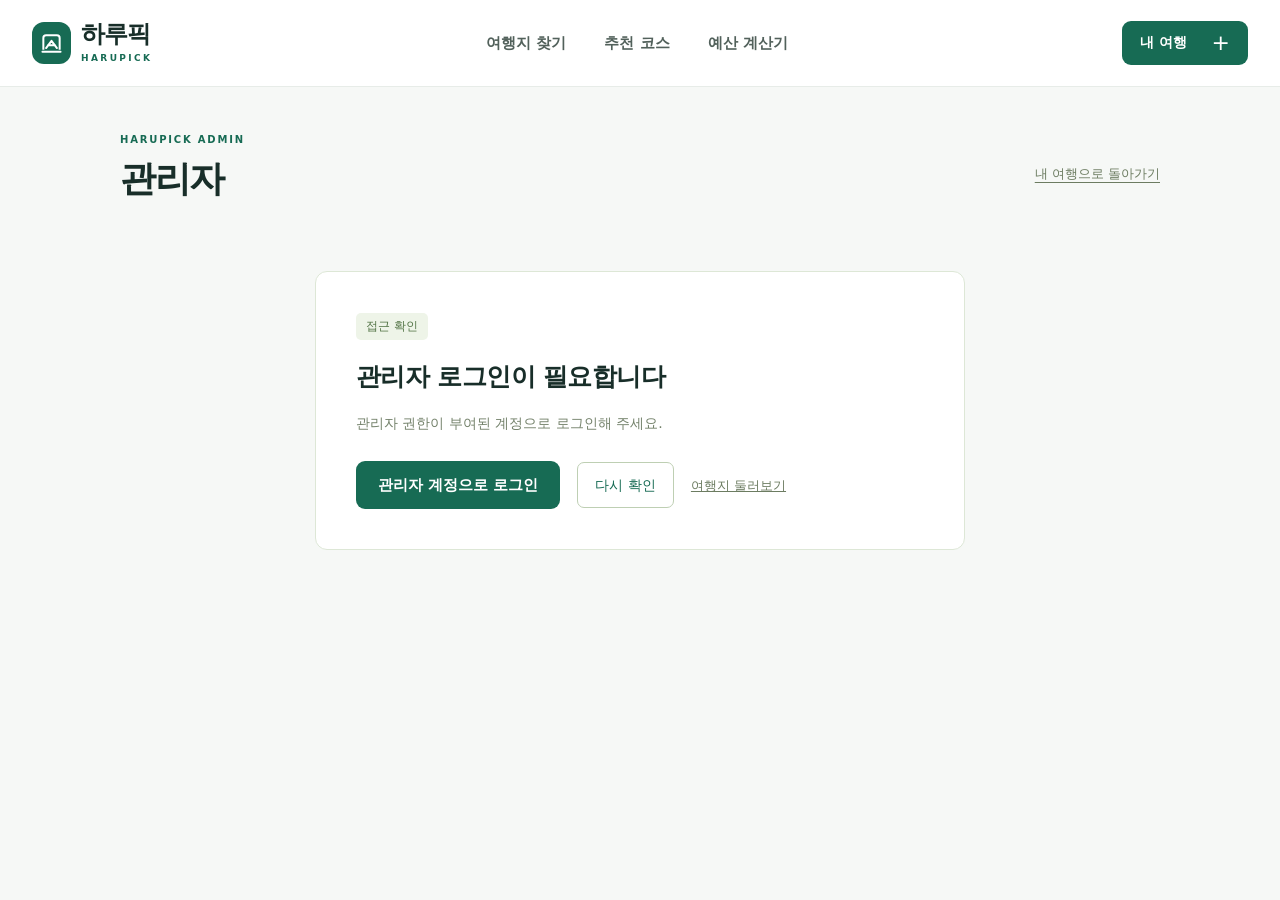
==== commit afef14d4: "Connect member directory filters with applied conditions and consistent paging" ====
--- a/admin.html
+++ b/admin.html
@@ -1 +1 @@
-<!doctype html><html lang="ko"><head><meta charset="utf-8"><meta name="viewport" content="width=device-width, initial-scale=1"><meta name="robots" content="noindex,nofollow"><meta name="referrer" content="no-referrer"><title>관리자 | 여행 하루픽</title><link rel="icon" href="./favicon.svg" type="image/svg+xml"><link rel="stylesheet" href="./ui.css"><link rel="stylesheet" href="./admin.css"><script type="module" src="./admin.js"></script><link rel="stylesheet" href="./trip-cloud.css"><link rel="stylesheet" href="./admin-audit.css"><link rel="stylesheet" href="./admin-dashboard.css"></head><body class="admin-page"><header class="site-header"><div class="header-inner"><a class="brand" href="./index.html" aria-label="여행 하루픽 홈"><span class="brand-mark"><svg viewBox="0 0 32 32" fill="none" aria-hidden="true"><path d="M7 23V10a3 3 0 0 1 3-3h12a3 3 0 0 1 3 3v13" stroke="currentColor" stroke-width="2.2"/><path d="m10 21 6-8 6 8M12 18h8M6 25h20" stroke="currentColor" stroke-width="2.2" stroke-linecap="round" stroke-linejoin="round"/></svg></span><span class="brand-word">하루픽<small>HARUPICK</small></span></a><nav class="main-nav" aria-label="주 메뉴"><a href="./index.html#destinations">여행지 찾기</a><a href="./index.html?view=courses#results">추천 코스</a><a href="./budget.html">예산 계산기</a></nav><a class="header-trip" href="./my-trip.html">내 여행 <span aria-hidden="true">+</span></a></div></header><main class="admin-layout"><div class="admin-heading"><div><p class="admin-kicker">HARUPICK ADMIN</p><h1>관리자</h1></div><a href="./my-trip.html">내 여행으로 돌아가기</a></div><section id="admin-gate" class="admin-gate" aria-labelledby="gate-title"><span class="gate-label">접근 확인</span><h2 id="gate-title">접근 권한을 확인하고 있습니다</h2><p id="gate-message" role="status" aria-live="polite">잠시만 기다려 주세요.</p><div class="gate-actions"><a class="primary" id="admin-login" href="./login.html?next=admin" hidden>관리자 계정으로 로그인</a><button type="button" id="admin-retry" hidden>다시 확인</button><a href="./index.html">여행지 둘러보기</a></div><noscript><p>관리자 화면을 이용하려면 JavaScript를 켜 주세요.</p></noscript></section><section id="admin-console" aria-labelledby="console-title" hidden><div class="console-header"><div><span class="access-badge">관리자 권한 확인 완료</span><h2 id="console-title">하루픽 운영 공간</h2><p>현재 접속 계정 <strong id="admin-email"></strong></p></div><button type="button" id="admin-logout">로그아웃</button></div><section id="admin-dashboard" class="dashboard-overview" data-state="idle" aria-labelledby="dashboard-title"><div class="dashboard-overview-head"><div><p class="admin-kicker">OPERATIONS OVERVIEW</p><h3 id="dashboard-title">운영 대시보드</h3><p>회원과 여행 일정의 현황을 한곳에서 확인합니다.</p></div><span class="dashboard-stage" id="dashboard-stage">대기</span></div><div class="dashboard-connection"><strong id="dashboard-status-title" role="status" aria-live="polite">관리자 권한 확인 후 통계를 조회합니다.</strong><p id="dashboard-status-message"></p><p id="dashboard-asof-line" hidden>집계 기준 시각 <time id="dashboard-asof"></time></p><div class="dashboard-actions"><button type="button" id="dashboard-refresh" disabled>통계 새로고침</button><button type="button" id="dashboard-retry" hidden>통계 다시 불러오기</button></div></div><div class="dashboard-metrics"><dl class="dashboard-metric"><dt>가입 완료 회원</dt><dd><strong class="dashboard-metric-value" id="dashboard-members">—</strong><p>이메일 인증과 하루픽 프로필 등록이 완료된 계정</p></dd></dl><dl class="dashboard-metric"><dt>전체 서버 일정</dt><dd><strong class="dashboard-metric-value" id="dashboard-trips">—</strong><p>이용 중·보관 일정 포함 · 브라우저 일정 제외</p><p id="dashboard-trip-breakdown"></p></dd></dl><dl class="dashboard-metric"><dt>다가오는 여행</dt><dd><strong class="dashboard-metric-value" id="dashboard-upcoming">—</strong><p>오늘부터 30일 내 여행 · 보관 일정 제외</p></dd></dl><dl class="dashboard-metric"><dt>최근 7일 변경</dt><dd><strong class="dashboard-metric-value" id="dashboard-changes">—</strong><p>오늘 포함 7일 · 일정·관리자 권한 변경</p></dd></dl></div><section class="dashboard-chart" aria-labelledby="dashboard-trend-title"><div class="dashboard-trend-header"><div><h4 id="dashboard-trend-title">회원 등록·일정 생성 추이</h4><p id="dashboard-period-scope">기간 선택은 아래 추이에만 적용됩니다. 요약 카드의 집계 기준은 유지됩니다.</p></div><label for="dashboard-days">조회 기간<select id="dashboard-days" aria-describedby="dashboard-period-scope" disabled><option value="7">최근 7일</option><option value="30">최근 30일</option></select></label></div><p id="dashboard-trend-range"></p><p id="dashboard-trend-message" role="status" aria-live="polite">관리자 권한 확인 후 추이를 조회합니다.</p><div id="dashboard-chart-content" class="dashboard-chart-grid" hidden><section aria-labelledby="dashboard-member-trend-title"><h5 id="dashboard-member-trend-title">회원 등록 추이</h5><p id="dashboard-member-total" class="dashboard-chart-total"></p><p class="dashboard-series-note">현재 가입 완료 회원의 하루픽 프로필 등록일 기준</p><div id="dashboard-member-chart" class="dashboard-svg-chart"></div><p id="dashboard-member-empty" class="dashboard-series-empty" hidden>선택 기간에 등록된 가입 완료 회원이 없습니다.</p></section><section aria-labelledby="dashboard-trip-trend-title"><h5 id="dashboard-trip-trend-title">서버 일정 생성 추이</h5><p id="dashboard-trip-total" class="dashboard-chart-total"></p><p class="dashboard-series-note">현재 서버 일정의 생성일 기준 · 보관 일정 포함</p><div id="dashboard-trip-chart" class="dashboard-svg-chart"></div><p id="dashboard-trip-empty" class="dashboard-series-empty" hidden>선택 기간에 생성된 서버 일정이 없습니다.</p></section></div><details id="dashboard-trend-table" class="dashboard-trend-table" hidden><summary>날짜별 수치 보기</summary><div class="dashboard-trend-table-wrap" role="region" aria-label="날짜별 회원 등록·일정 생성 수치" tabindex="0"><table><caption class="sr-only">선택 기간의 한국 날짜별 회원 등록과 서버 일정 생성 건수</caption><thead><tr><th scope="col">날짜</th><th scope="col">회원 등록</th><th scope="col">일정 생성</th></tr></thead><tbody id="dashboard-trend-rows"></tbody></table></div></details><p class="dashboard-trend-footnote">현재 남아 있는 회원·일정 기준이므로 인증 완료나 삭제에 따라 과거 날짜의 수치도 달라질 수 있습니다.</p></section><div class="dashboard-previews"><section class="dashboard-preview" aria-labelledby="dashboard-upcoming-title"><h4 id="dashboard-upcoming-title">다가오는 여행</h4><p>오늘부터 30일 내의 이용 중 일정 · 가까운 날짜순 최대 5개</p><p class="dashboard-list-message" id="dashboard-upcoming-empty"></p><ul class="dashboard-summary-list" id="dashboard-upcoming-list" hidden></ul><a href="#trips-heading">전체 일정 관리로 이동</a></section><section class="dashboard-preview" aria-labelledby="dashboard-changes-title"><h4 id="dashboard-changes-title">최근 변경 이력</h4><p>서버에 기록된 최근 변경 · 최신순 최대 5개</p><p class="dashboard-list-message" id="dashboard-recent-empty"></p><ul class="dashboard-summary-list" id="dashboard-recent-list" hidden></ul><a href="#audit-region">전체 변경 이력으로 이동</a></section></div><nav class="dashboard-shortcuts" aria-label="관리 기능 바로가기"><a href="#members-region">회원 관리</a><a href="#trips-heading">일정 관리</a><a href="#audit-region">변경 이력</a></nav></section><div class="admin-info-grid"><article><span>접근 권한</span><strong>관리자</strong><p>인증된 관리자 계정으로 접속했습니다.</p></article><article><span>권한 확인 시각</span><strong id="admin-checked-at"></strong><p>화면으로 돌아오면 권한을 다시 확인합니다.</p></article></div><section id="members-region" class="members-region" aria-labelledby="members-title"><div class="members-heading"><div><p class="admin-kicker">MEMBER DIRECTORY</p><h3 id="members-title">회원 관리</h3><p>하루픽 프로필이 있는 회원의 정보를 조회합니다.</p></div><button type="button" id="members-refresh">새로고침</button></div><div class="members-guide" id="members-display-guide"><p><strong>조회 전용</strong> 닉네임·이메일·하루픽 가입일·계정 상태를 확인하고, 상세 보기에서 추가 정보를 조회합니다.</p><p>하루픽 가입일은 프로필 등록 시각입니다. 모든 시각은 한국 시간으로 표시합니다.</p></div><details class="members-status-guide"><summary>계정 상태 표시 기준</summary><dl><dt>이용 가능</dt><dd>삭제·이용 제한 상태가 아니며 이메일 인증이 완료된 계정</dd><dt>이메일 미인증</dt><dd>이메일 인증이 완료되지 않은 계정</dd><dt>이용 제한</dt><dd>서버에서 이용 제한 기간이 적용 중인 계정</dd><dt>삭제된 계정</dt><dd>인증 계정이 삭제 상태이고 하루픽 프로필이 남아 있는 계정</dd><dt>확인 필요</dt><dd>서버의 상태 값을 확인할 수 없는 경우</dd></dl><p>상태가 겹치면 삭제 → 이용 제한 → 이메일 미인증 순서로 표시합니다. 관리자 권한은 별도이며 이 상태로 판단하지 않습니다.</p></details><form id="members-search" class="members-search" role="search"><label for="members-query">닉네임 또는 이메일 검색</label><div><input id="members-query" name="query" type="search" maxlength="100" autocomplete="off" placeholder="닉네임 또는 이메일 입력"><button type="submit">검색</button><button type="button" id="members-reset">초기화</button></div></form><div class="members-summary"><strong id="members-count"></strong><span id="members-range" class="members-range"></span><p id="members-message" role="status" aria-live="polite"></p><button id="members-retry" type="button" hidden>목록 다시 불러오기</button></div><p class="table-scroll-hint">표를 좌우로 밀면 계정 상태와 상세 보기까지 확인할 수 있습니다.</p><div id="member-table-wrap" class="member-table-wrap" role="region" aria-label="회원 목록" aria-describedby="members-display-guide members-message" tabindex="0" hidden><table class="member-table member-directory-table"><caption class="sr-only">하루픽 회원 목록 · 프로필 등록일 최신순 · 한 페이지 20명 · 한국 시간</caption><thead><tr><th scope="col">닉네임</th><th scope="col">이메일</th><th scope="col" aria-sort="descending">하루픽 가입일</th><th scope="col">계정 상태</th><th scope="col">상세</th></tr></thead><tbody id="member-rows"></tbody></table></div><nav id="members-pagination" class="members-pagination" aria-label="회원 목록 페이지" hidden><button id="members-prev" type="button" disabled>이전</button><span id="members-page"></span><button id="members-next" type="button" disabled>다음</button></nav></section><section id="member-detail" class="member-detail" aria-labelledby="member-detail-title" hidden><div class="members-heading"><h3 id="member-detail-title" tabindex="-1">회원 상세</h3><button id="member-detail-close" type="button">상세 닫기</button></div><p id="member-detail-message" role="status" aria-live="polite"></p><dl id="member-detail-fields"></dl><button id="member-detail-retry" type="button" hidden>상세 다시 불러오기</button><p class="member-detail-note">최근 계정 로그인은 같은 인증 계정을 사용하는 다른 서비스의 로그인도 포함할 수 있습니다.</p></section><section class="members-region" aria-labelledby="trips-heading"><div class="members-heading"><div><p class="admin-kicker">TRIP MANAGEMENT</p><h3 id="trips-heading">여행 일정 관리</h3><p>회원이 계정에 저장한 일정만 표시됩니다. 브라우저에만 있는 일정은 포함되지 않습니다.</p></div><button type="button" id="trips-refresh">일정 새로고침</button></div><form id="trips-search" class="members-search"><label for="trips-query">일정 제목·회원 닉네임·이메일 검색</label><div><input id="trips-query" type="search" maxlength="100" autocomplete="off" placeholder="제목 또는 회원 정보"><label class="trip-filter-label">보관 상태<select id="trips-filter"><option value="all">전체</option><option value="active">이용 중</option><option value="archived">보관됨</option></select></label><button type="submit">일정 검색</button></div></form><p id="trips-message" role="status" aria-live="polite"></p><p id="trips-feedback" role="status"></p><button id="trips-retry" type="button" hidden>일정 다시 불러오기</button><p class="trip-scroll-hint">좁은 화면에서는 표를 좌우로 밀어 조회·관리 버튼까지 확인할 수 있습니다.</p><div class="member-table-wrap" role="region" aria-label="서버 여행 일정 목록" tabindex="0"><table class="member-table"><caption class="sr-only">서버 여행 일정</caption><thead><tr><th scope="col">일정 제목</th><th scope="col">회원</th><th scope="col">이메일</th><th scope="col">여행 날짜</th><th scope="col">상태</th><th scope="col">관리</th></tr></thead><tbody id="admin-trip-rows"></tbody></table></div><nav id="trips-pages" class="members-pagination" aria-label="일정 목록 페이지" hidden><button type="button" id="trips-prev">이전</button><span id="trips-page"></span><button type="button" id="trips-next">다음</button></nav></section><section id="admin-trip-detail" class="member-detail" aria-labelledby="admin-trip-detail-title" hidden><div class="members-heading"><h3 id="admin-trip-detail-title" tabindex="-1">여행 일정 상세·관리</h3><button id="trips-detail-close" type="button">일정 상세 닫기</button></div><p id="trip-detail-message" role="status"></p><button id="trips-detail-retry" type="button" hidden>일정 상세 다시 조회</button><dl id="admin-trip-fields"></dl><ol id="admin-trip-stops" class="admin-trip-stops"></ol><form id="trip-update-form" class="trip-update-form" hidden><label>일정 제목<input id="trip-update-title" maxlength="80" required></label><label>여행 날짜<input id="trip-update-date" type="date"></label><label>보관 상태<select id="trip-update-status"><option value="active">이용 중</option><option value="archived">보관됨</option></select></label><p>보관 상태는 서버 일정에만 적용됩니다. 회원 브라우저의 복사본은 유지됩니다. 보관된 일정도 이용 중으로 복원할 수 있습니다.</p><button id="trip-update-submit" type="submit">일정 변경 저장</button><p id="trip-update-message" role="status" aria-live="polite"></p></form></section><section id="audit-region" class="members-region" aria-labelledby="audit-title"><div class="members-heading"><div><p class="admin-kicker">AUDIT HISTORY</p><h3 id="audit-title">변경 이력</h3><p>기록 기능 적용 이후의 일정·관리자 권한 변경을 확인합니다. 실패한 요청과 로그인 이력은 이 목록에 포함되지 않습니다.</p></div><button type="button" id="audit-refresh">이력 새로고침</button></div><form id="audit-search" class="audit-search"><label class="audit-query-label">대상 제목·수행자·ID 검색<input id="audit-query" type="search" maxlength="100" autocomplete="off" placeholder="일정 제목, 닉네임 또는 ID"></label><label>작업 유형<select id="audit-event"><option value="all">전체 작업</option><option value="trip.created">일정 생성</option><option value="trip.updated">일정 수정</option><option value="trip.archived">일정 보관</option><option value="trip.restored">일정 복원</option><option value="trip.deleted">일정 삭제</option><option value="admin.granted">관리자 권한 부여</option><option value="admin.revoked">관리자 권한 회수</option><option value="admin.removed">관리자 권한 삭제</option></select></label><label>시작일 · 한국 시간<input id="audit-from" type="date"></label><label>종료일 · 한국 시간<input id="audit-until" type="date"></label><div class="audit-search-actions"><button type="submit">이력 검색</button><button type="button" id="audit-reset">검색 초기화</button></div></form><p id="audit-message" role="status" aria-live="polite"></p><button id="audit-retry" type="button" hidden>이력 다시 불러오기</button><div id="audit-table-wrap" class="member-table-wrap" role="region" aria-label="변경 이력 목록" tabindex="0" hidden><table class="member-table"><caption class="sr-only">하루픽 변경 이력 · 좁은 화면에서는 표를 좌우로 이동해 확인할 수 있습니다.</caption><thead><tr><th scope="col">변경 시각</th><th scope="col">작업</th><th scope="col">수행자</th><th scope="col">대상</th><th scope="col">상세</th></tr></thead><tbody id="audit-rows"></tbody></table></div><nav id="audit-pages" class="members-pagination" aria-label="변경 이력 페이지" hidden><button type="button" id="audit-prev">이전</button><span id="audit-page"></span><button type="button" id="audit-next">다음</button></nav><p class="audit-note">일정 본문·메모·비밀번호·인증 토큰은 감사 로그에 저장하지 않습니다. 일정 내용이 바뀌었는지는 변경 항목으로만 기록합니다.</p></section><section id="audit-detail" class="member-detail" aria-labelledby="audit-detail-title" hidden><div class="members-heading"><h3 id="audit-detail-title" tabindex="-1">변경 전후</h3><button id="audit-detail-close" type="button">이력 상세 닫기</button></div><p id="audit-detail-message" role="status" aria-live="polite"></p><dl id="audit-detail-fields"></dl><div id="audit-diff-wrap" class="member-table-wrap" role="region" aria-label="변경 전후 비교" tabindex="0" hidden><table class="member-table audit-diff-table"><caption class="sr-only">변경 전후 값 비교</caption><thead><tr><th scope="col">항목</th><th scope="col">변경 전</th><th scope="col">변경 후</th></tr></thead><tbody id="audit-diff-rows"></tbody></table></div><button type="button" id="audit-detail-retry" hidden>변경 내용 다시 불러오기</button></section></section></main></body></html>+<!doctype html><html lang="ko"><head><meta charset="utf-8"><meta name="viewport" content="width=device-width, initial-scale=1"><meta name="robots" content="noindex,nofollow"><meta name="referrer" content="no-referrer"><title>관리자 | 여행 하루픽</title><link rel="icon" href="./favicon.svg" type="image/svg+xml"><link rel="stylesheet" href="./ui.css"><link rel="stylesheet" href="./admin.css"><script type="module" src="./admin.js"></script><link rel="stylesheet" href="./trip-cloud.css"><link rel="stylesheet" href="./admin-audit.css"><link rel="stylesheet" href="./admin-dashboard.css"></head><body class="admin-page"><header class="site-header"><div class="header-inner"><a class="brand" href="./index.html" aria-label="여행 하루픽 홈"><span class="brand-mark"><svg viewBox="0 0 32 32" fill="none" aria-hidden="true"><path d="M7 23V10a3 3 0 0 1 3-3h12a3 3 0 0 1 3 3v13" stroke="currentColor" stroke-width="2.2"/><path d="m10 21 6-8 6 8M12 18h8M6 25h20" stroke="currentColor" stroke-width="2.2" stroke-linecap="round" stroke-linejoin="round"/></svg></span><span class="brand-word">하루픽<small>HARUPICK</small></span></a><nav class="main-nav" aria-label="주 메뉴"><a href="./index.html#destinations">여행지 찾기</a><a href="./index.html?view=courses#results">추천 코스</a><a href="./budget.html">예산 계산기</a></nav><a class="header-trip" href="./my-trip.html">내 여행 <span aria-hidden="true">+</span></a></div></header><main class="admin-layout"><div class="admin-heading"><div><p class="admin-kicker">HARUPICK ADMIN</p><h1>관리자</h1></div><a href="./my-trip.html">내 여행으로 돌아가기</a></div><section id="admin-gate" class="admin-gate" aria-labelledby="gate-title"><span class="gate-label">접근 확인</span><h2 id="gate-title">접근 권한을 확인하고 있습니다</h2><p id="gate-message" role="status" aria-live="polite">잠시만 기다려 주세요.</p><div class="gate-actions"><a class="primary" id="admin-login" href="./login.html?next=admin" hidden>관리자 계정으로 로그인</a><button type="button" id="admin-retry" hidden>다시 확인</button><a href="./index.html">여행지 둘러보기</a></div><noscript><p>관리자 화면을 이용하려면 JavaScript를 켜 주세요.</p></noscript></section><section id="admin-console" aria-labelledby="console-title" hidden><div class="console-header"><div><span class="access-badge">관리자 권한 확인 완료</span><h2 id="console-title">하루픽 운영 공간</h2><p>현재 접속 계정 <strong id="admin-email"></strong></p></div><button type="button" id="admin-logout">로그아웃</button></div><section id="admin-dashboard" class="dashboard-overview" data-state="idle" aria-labelledby="dashboard-title"><div class="dashboard-overview-head"><div><p class="admin-kicker">OPERATIONS OVERVIEW</p><h3 id="dashboard-title">운영 대시보드</h3><p>회원과 여행 일정의 현황을 한곳에서 확인합니다.</p></div><span class="dashboard-stage" id="dashboard-stage">대기</span></div><div class="dashboard-connection"><strong id="dashboard-status-title" role="status" aria-live="polite">관리자 권한 확인 후 통계를 조회합니다.</strong><p id="dashboard-status-message"></p><p id="dashboard-asof-line" hidden>집계 기준 시각 <time id="dashboard-asof"></time></p><div class="dashboard-actions"><button type="button" id="dashboard-refresh" disabled>통계 새로고침</button><button type="button" id="dashboard-retry" hidden>통계 다시 불러오기</button></div></div><div class="dashboard-metrics"><dl class="dashboard-metric"><dt>가입 완료 회원</dt><dd><strong class="dashboard-metric-value" id="dashboard-members">—</strong><p>이메일 인증과 하루픽 프로필 등록이 완료된 계정</p></dd></dl><dl class="dashboard-metric"><dt>전체 서버 일정</dt><dd><strong class="dashboard-metric-value" id="dashboard-trips">—</strong><p>이용 중·보관 일정 포함 · 브라우저 일정 제외</p><p id="dashboard-trip-breakdown"></p></dd></dl><dl class="dashboard-metric"><dt>다가오는 여행</dt><dd><strong class="dashboard-metric-value" id="dashboard-upcoming">—</strong><p>오늘부터 30일 내 여행 · 보관 일정 제외</p></dd></dl><dl class="dashboard-metric"><dt>최근 7일 변경</dt><dd><strong class="dashboard-metric-value" id="dashboard-changes">—</strong><p>오늘 포함 7일 · 일정·관리자 권한 변경</p></dd></dl></div><section class="dashboard-chart" aria-labelledby="dashboard-trend-title"><div class="dashboard-trend-header"><div><h4 id="dashboard-trend-title">회원 등록·일정 생성 추이</h4><p id="dashboard-period-scope">기간 선택은 아래 추이에만 적용됩니다. 요약 카드의 집계 기준은 유지됩니다.</p></div><label for="dashboard-days">조회 기간<select id="dashboard-days" aria-describedby="dashboard-period-scope" disabled><option value="7">최근 7일</option><option value="30">최근 30일</option></select></label></div><p id="dashboard-trend-range"></p><p id="dashboard-trend-message" role="status" aria-live="polite">관리자 권한 확인 후 추이를 조회합니다.</p><div id="dashboard-chart-content" class="dashboard-chart-grid" hidden><section aria-labelledby="dashboard-member-trend-title"><h5 id="dashboard-member-trend-title">회원 등록 추이</h5><p id="dashboard-member-total" class="dashboard-chart-total"></p><p class="dashboard-series-note">현재 가입 완료 회원의 하루픽 프로필 등록일 기준</p><div id="dashboard-member-chart" class="dashboard-svg-chart"></div><p id="dashboard-member-empty" class="dashboard-series-empty" hidden>선택 기간에 등록된 가입 완료 회원이 없습니다.</p></section><section aria-labelledby="dashboard-trip-trend-title"><h5 id="dashboard-trip-trend-title">서버 일정 생성 추이</h5><p id="dashboard-trip-total" class="dashboard-chart-total"></p><p class="dashboard-series-note">현재 서버 일정의 생성일 기준 · 보관 일정 포함</p><div id="dashboard-trip-chart" class="dashboard-svg-chart"></div><p id="dashboard-trip-empty" class="dashboard-series-empty" hidden>선택 기간에 생성된 서버 일정이 없습니다.</p></section></div><details id="dashboard-trend-table" class="dashboard-trend-table" hidden><summary>날짜별 수치 보기</summary><div class="dashboard-trend-table-wrap" role="region" aria-label="날짜별 회원 등록·일정 생성 수치" tabindex="0"><table><caption class="sr-only">선택 기간의 한국 날짜별 회원 등록과 서버 일정 생성 건수</caption><thead><tr><th scope="col">날짜</th><th scope="col">회원 등록</th><th scope="col">일정 생성</th></tr></thead><tbody id="dashboard-trend-rows"></tbody></table></div></details><p class="dashboard-trend-footnote">현재 남아 있는 회원·일정 기준이므로 인증 완료나 삭제에 따라 과거 날짜의 수치도 달라질 수 있습니다.</p></section><div class="dashboard-previews"><section class="dashboard-preview" aria-labelledby="dashboard-upcoming-title"><h4 id="dashboard-upcoming-title">다가오는 여행</h4><p>오늘부터 30일 내의 이용 중 일정 · 가까운 날짜순 최대 5개</p><p class="dashboard-list-message" id="dashboard-upcoming-empty"></p><ul class="dashboard-summary-list" id="dashboard-upcoming-list" hidden></ul><a href="#trips-heading">전체 일정 관리로 이동</a></section><section class="dashboard-preview" aria-labelledby="dashboard-changes-title"><h4 id="dashboard-changes-title">최근 변경 이력</h4><p>서버에 기록된 최근 변경 · 최신순 최대 5개</p><p class="dashboard-list-message" id="dashboard-recent-empty"></p><ul class="dashboard-summary-list" id="dashboard-recent-list" hidden></ul><a href="#audit-region">전체 변경 이력으로 이동</a></section></div><nav class="dashboard-shortcuts" aria-label="관리 기능 바로가기"><a href="#members-region">회원 관리</a><a href="#trips-heading">일정 관리</a><a href="#audit-region">변경 이력</a></nav></section><div class="admin-info-grid"><article><span>접근 권한</span><strong>관리자</strong><p>인증된 관리자 계정으로 접속했습니다.</p></article><article><span>권한 확인 시각</span><strong id="admin-checked-at"></strong><p>화면으로 돌아오면 권한을 다시 확인합니다.</p></article></div><section id="members-region" class="members-region" aria-labelledby="members-title"><div class="members-heading"><div><p class="admin-kicker">MEMBER DIRECTORY</p><h3 id="members-title">회원 관리</h3><p>하루픽 프로필이 있는 회원의 정보를 조회합니다.</p></div><button type="button" id="members-refresh">새로고침</button></div><div class="members-guide" id="members-display-guide"><p><strong>조회 전용</strong> 닉네임·이메일·하루픽 가입일·계정 상태를 확인하고, 상세 보기에서 추가 정보를 조회합니다.</p><p>하루픽 가입일은 프로필 등록 시각입니다. 모든 시각은 한국 시간으로 표시합니다.</p></div><details class="members-status-guide"><summary>계정 상태 표시 기준</summary><dl><dt>이용 가능</dt><dd>삭제·이용 제한 상태가 아니며 이메일 인증이 완료된 계정</dd><dt>이메일 미인증</dt><dd>이메일 인증이 완료되지 않은 계정</dd><dt>이용 제한</dt><dd>서버에서 이용 제한 기간이 적용 중인 계정</dd><dt>삭제된 계정</dt><dd>인증 계정이 삭제 상태이고 하루픽 프로필이 남아 있는 계정</dd><dt>확인 필요</dt><dd>서버의 상태 값을 확인할 수 없는 경우</dd></dl><p>상태가 겹치면 삭제 → 이용 제한 → 이메일 미인증 순서로 표시합니다. 관리자 권한은 별도이며 이 상태로 판단하지 않습니다.</p></details><form id="members-search" class="members-search" role="search" aria-label="회원 검색과 조회 조건" novalidate><label for="members-query">닉네임 또는 이메일 검색</label><div class="members-query-row"><input id="members-query" name="query" type="search" maxlength="100" autocomplete="off" placeholder="닉네임 또는 이메일 입력" aria-describedby="members-draft-message"><button type="submit">검색·조건 적용</button><button type="button" id="members-reset">초기화</button></div><fieldset class="members-filter-fields"><legend class="sr-only">회원 조회 조건</legend><div class="members-filter-grid"><label for="members-status">계정 상태<select id="members-status" name="status"><option value="all">전체 상태</option><option value="active">이용 가능</option><option value="unconfirmed">이메일 미인증</option><option value="suspended">이용 제한</option><option value="deleted">삭제된 계정</option></select></label><label for="members-from">가입 시작일 · 한국 시간<input id="members-from" name="from" type="date" min="0001-01-01" max="9999-12-31" aria-describedby="members-date-guide members-filter-error"></label><label for="members-until">가입 종료일 · 한국 시간<input id="members-until" name="until" type="date" min="0001-01-01" max="9999-12-31" aria-describedby="members-date-guide members-filter-error"></label><label for="members-sort">가입일 정렬<select id="members-sort" name="sort"><option value="created_desc">가입일 최신순</option><option value="created_asc">가입일 오래된 순</option></select></label></div></fieldset><p id="members-date-guide" class="members-filter-hint">가입일은 하루픽 프로필 등록일입니다. 시작일과 종료일을 포함하며, 비워 두면 해당 날짜 제한을 적용하지 않습니다.</p><p id="members-draft-message" class="members-draft-message" role="status" aria-live="polite" hidden>조건을 변경했습니다. 검색·조건 적용을 눌러 목록에 반영해 주세요.</p><p id="members-filter-error" class="members-filter-error" role="alert" hidden></p></form><p id="members-applied" class="members-applied" role="status" aria-live="polite" hidden></p><div class="members-summary"><strong id="members-count"></strong><span id="members-range" class="members-range"></span><p id="members-message" role="status" aria-live="polite"></p><button id="members-retry" type="button" hidden>목록 다시 불러오기</button></div><p class="table-scroll-hint">표를 좌우로 밀면 계정 상태와 상세 보기까지 확인할 수 있습니다.</p><div id="member-table-wrap" class="member-table-wrap" role="region" aria-label="회원 목록" aria-describedby="members-display-guide members-message" tabindex="0" hidden><table class="member-table member-directory-table"><caption id="members-table-caption" class="sr-only">하루픽 회원 목록 · 프로필 등록일 최신순 · 한 페이지 20명 · 한국 시간</caption><thead><tr><th scope="col">닉네임</th><th scope="col">이메일</th><th id="members-created-heading" scope="col" aria-sort="descending">하루픽 가입일</th><th scope="col">계정 상태</th><th scope="col">상세</th></tr></thead><tbody id="member-rows"></tbody></table></div><nav id="members-pagination" class="members-pagination" aria-label="회원 목록 페이지" hidden><button id="members-prev" type="button" disabled>이전</button><span id="members-page"></span><button id="members-next" type="button" disabled>다음</button></nav></section><section id="member-detail" class="member-detail" aria-labelledby="member-detail-title" hidden><div class="members-heading"><h3 id="member-detail-title" tabindex="-1">회원 상세</h3><button id="member-detail-close" type="button">상세 닫기</button></div><p id="member-detail-message" role="status" aria-live="polite"></p><dl id="member-detail-fields"></dl><button id="member-detail-retry" type="button" hidden>상세 다시 불러오기</button><p class="member-detail-note">최근 계정 로그인은 같은 인증 계정을 사용하는 다른 서비스의 로그인도 포함할 수 있습니다.</p></section><section class="members-region" aria-labelledby="trips-heading"><div class="members-heading"><div><p class="admin-kicker">TRIP MANAGEMENT</p><h3 id="trips-heading">여행 일정 관리</h3><p>회원이 계정에 저장한 일정만 표시됩니다. 브라우저에만 있는 일정은 포함되지 않습니다.</p></div><button type="button" id="trips-refresh">일정 새로고침</button></div><form id="trips-search" class="members-search"><label for="trips-query">일정 제목·회원 닉네임·이메일 검색</label><div><input id="trips-query" type="search" maxlength="100" autocomplete="off" placeholder="제목 또는 회원 정보"><label class="trip-filter-label">보관 상태<select id="trips-filter"><option value="all">전체</option><option value="active">이용 중</option><option value="archived">보관됨</option></select></label><button type="submit">일정 검색</button></div></form><p id="trips-message" role="status" aria-live="polite"></p><p id="trips-feedback" role="status"></p><button id="trips-retry" type="button" hidden>일정 다시 불러오기</button><p class="trip-scroll-hint">좁은 화면에서는 표를 좌우로 밀어 조회·관리 버튼까지 확인할 수 있습니다.</p><div class="member-table-wrap" role="region" aria-label="서버 여행 일정 목록" tabindex="0"><table class="member-table"><caption class="sr-only">서버 여행 일정</caption><thead><tr><th scope="col">일정 제목</th><th scope="col">회원</th><th scope="col">이메일</th><th scope="col">여행 날짜</th><th scope="col">상태</th><th scope="col">관리</th></tr></thead><tbody id="admin-trip-rows"></tbody></table></div><nav id="trips-pages" class="members-pagination" aria-label="일정 목록 페이지" hidden><button type="button" id="trips-prev">이전</button><span id="trips-page"></span><button type="button" id="trips-next">다음</button></nav></section><section id="admin-trip-detail" class="member-detail" aria-labelledby="admin-trip-detail-title" hidden><div class="members-heading"><h3 id="admin-trip-detail-title" tabindex="-1">여행 일정 상세·관리</h3><button id="trips-detail-close" type="button">일정 상세 닫기</button></div><p id="trip-detail-message" role="status"></p><button id="trips-detail-retry" type="button" hidden>일정 상세 다시 조회</button><dl id="admin-trip-fields"></dl><ol id="admin-trip-stops" class="admin-trip-stops"></ol><form id="trip-update-form" class="trip-update-form" hidden><label>일정 제목<input id="trip-update-title" maxlength="80" required></label><label>여행 날짜<input id="trip-update-date" type="date"></label><label>보관 상태<select id="trip-update-status"><option value="active">이용 중</option><option value="archived">보관됨</option></select></label><p>보관 상태는 서버 일정에만 적용됩니다. 회원 브라우저의 복사본은 유지됩니다. 보관된 일정도 이용 중으로 복원할 수 있습니다.</p><button id="trip-update-submit" type="submit">일정 변경 저장</button><p id="trip-update-message" role="status" aria-live="polite"></p></form></section><section id="audit-region" class="members-region" aria-labelledby="audit-title"><div class="members-heading"><div><p class="admin-kicker">AUDIT HISTORY</p><h3 id="audit-title">변경 이력</h3><p>기록 기능 적용 이후의 일정·관리자 권한 변경을 확인합니다. 실패한 요청과 로그인 이력은 이 목록에 포함되지 않습니다.</p></div><button type="button" id="audit-refresh">이력 새로고침</button></div><form id="audit-search" class="audit-search"><label class="audit-query-label">대상 제목·수행자·ID 검색<input id="audit-query" type="search" maxlength="100" autocomplete="off" placeholder="일정 제목, 닉네임 또는 ID"></label><label>작업 유형<select id="audit-event"><option value="all">전체 작업</option><option value="trip.created">일정 생성</option><option value="trip.updated">일정 수정</option><option value="trip.archived">일정 보관</option><option value="trip.restored">일정 복원</option><option value="trip.deleted">일정 삭제</option><option value="admin.granted">관리자 권한 부여</option><option value="admin.revoked">관리자 권한 회수</option><option value="admin.removed">관리자 권한 삭제</option></select></label><label>시작일 · 한국 시간<input id="audit-from" type="date"></label><label>종료일 · 한국 시간<input id="audit-until" type="date"></label><div class="audit-search-actions"><button type="submit">이력 검색</button><button type="button" id="audit-reset">검색 초기화</button></div></form><p id="audit-message" role="status" aria-live="polite"></p><button id="audit-retry" type="button" hidden>이력 다시 불러오기</button><div id="audit-table-wrap" class="member-table-wrap" role="region" aria-label="변경 이력 목록" tabindex="0" hidden><table class="member-table"><caption class="sr-only">하루픽 변경 이력 · 좁은 화면에서는 표를 좌우로 이동해 확인할 수 있습니다.</caption><thead><tr><th scope="col">변경 시각</th><th scope="col">작업</th><th scope="col">수행자</th><th scope="col">대상</th><th scope="col">상세</th></tr></thead><tbody id="audit-rows"></tbody></table></div><nav id="audit-pages" class="members-pagination" aria-label="변경 이력 페이지" hidden><button type="button" id="audit-prev">이전</button><span id="audit-page"></span><button type="button" id="audit-next">다음</button></nav><p class="audit-note">일정 본문·메모·비밀번호·인증 토큰은 감사 로그에 저장하지 않습니다. 일정 내용이 바뀌었는지는 변경 항목으로만 기록합니다.</p></section><section id="audit-detail" class="member-detail" aria-labelledby="audit-detail-title" hidden><div class="members-heading"><h3 id="audit-detail-title" tabindex="-1">변경 전후</h3><button id="audit-detail-close" type="button">이력 상세 닫기</button></div><p id="audit-detail-message" role="status" aria-live="polite"></p><dl id="audit-detail-fields"></dl><div id="audit-diff-wrap" class="member-table-wrap" role="region" aria-label="변경 전후 비교" tabindex="0" hidden><table class="member-table audit-diff-table"><caption class="sr-only">변경 전후 값 비교</caption><thead><tr><th scope="col">항목</th><th scope="col">변경 전</th><th scope="col">변경 후</th></tr></thead><tbody id="audit-diff-rows"></tbody></table></div><button type="button" id="audit-detail-retry" hidden>변경 내용 다시 불러오기</button></section></section></main></body></html>
--- a/admin.css
+++ b/admin.css
@@ -2,3 +2,5 @@
 
 .table-scroll-hint{display:none}@media(max-width:700px){.table-scroll-hint{display:block;font-size:12px;line-height:1.8;color:#61705d;margin:0 0 10px}.members-region:has(#member-table-wrap[hidden]) .table-scroll-hint{display:none}}
 .members-guide{margin:20px 0 12px;padding:14px 16px;border:1px solid #dce6d5;border-radius:8px;background:#f6f9f3}.members-guide p,.members-status-guide p{margin:5px 0;color:#53664c;font-size:13px;line-height:1.9}.members-guide strong{color:#304b36;margin-right:6px}.members-status-guide{font-size:13px;color:#304b36}.members-status-guide summary{cursor:pointer;min-height:44px;padding:12px 0;box-sizing:border-box}.members-status-guide dl{display:grid;grid-template-columns:120px minmax(0,1fr);gap:10px 14px;margin:8px 0 14px;padding:14px 16px;background:#f8faf6;border-radius:8px;line-height:1.8}.members-status-guide dt{font-weight:600}.members-status-guide dd{margin:0;color:#53664c}.members-range{display:inline-block;margin-left:12px;font-size:12px;color:#53664c}.member-directory-table tbody th{background:#fff;color:#2e4d36;font-size:13px;font-weight:600;min-width:90px;max-width:220px;white-space:normal;overflow-wrap:anywhere;line-height:1.6;vertical-align:middle}.member-directory-table tbody tr:last-child th{border-bottom:0}.member-directory-table tbody tr:hover>*,.member-directory-table tbody tr:focus-within>*{background:#f7faf3}.member-directory-table .member-status[data-status=unconfirmed]{background:#fff4d9;color:#77521b}.member-directory-table .member-status[data-status=suspended]{background:#fcece8;color:#863d2c}.member-directory-table .member-status[data-status=deleted],.member-directory-table .member-status[data-status=unknown]{background:#edf0ee;color:#505a54}@media(max-width:700px){.members-status-guide dl{grid-template-columns:1fr;gap:4px;padding:12px}.members-status-guide dd{margin-bottom:10px}.members-range{display:block;margin:7px 0 0}.members-guide{padding:12px}.members-guide p{font-size:12px}}
+.members-search .members-query-row{display:flex;gap:9px}.members-query-row input{flex:1;max-width:none}.members-filter-fields{min-width:0;border:0;padding:0;margin:18px 0 0}.members-search .members-filter-grid{display:grid;grid-template-columns:repeat(4,minmax(0,1fr));gap:12px}.members-filter-grid label{min-width:0;margin:0;line-height:1.8;font-size:12px}.members-filter-grid input,.members-filter-grid select{display:block;width:100%;max-width:100%;min-width:0;box-sizing:border-box;margin-top:6px;min-height:44px;border:1px solid #b8cbb2;border-radius:7px;padding:10px;background:#fff;color:#253d2d;font:inherit;font-size:13px}.members-filter-hint,.members-draft-message,.members-filter-error{font-size:12px;line-height:1.9;margin:10px 0 0;color:#53664c}.members-draft-message{color:#77521b}.members-filter-error{color:#863d2c}.members-applied{font-size:12px;line-height:1.9;overflow-wrap:anywhere;margin:18px 0 0;padding:12px 14px;border:1px solid #dce6d5;border-radius:7px;background:#f6f9f3;color:#304b36}@media(max-width:850px){.members-search .members-filter-grid{grid-template-columns:repeat(2,minmax(0,1fr))}}@media(max-width:700px){.members-search .members-query-row{flex-wrap:wrap}.members-search .members-filter-grid{grid-template-columns:1fr}.members-filter-grid input{flex-basis:auto}.members-filter-grid input,.members-filter-grid select{font-size:14px}}
+@media(max-width:700px){.members-query-row input{flex:1 0 100%}}
